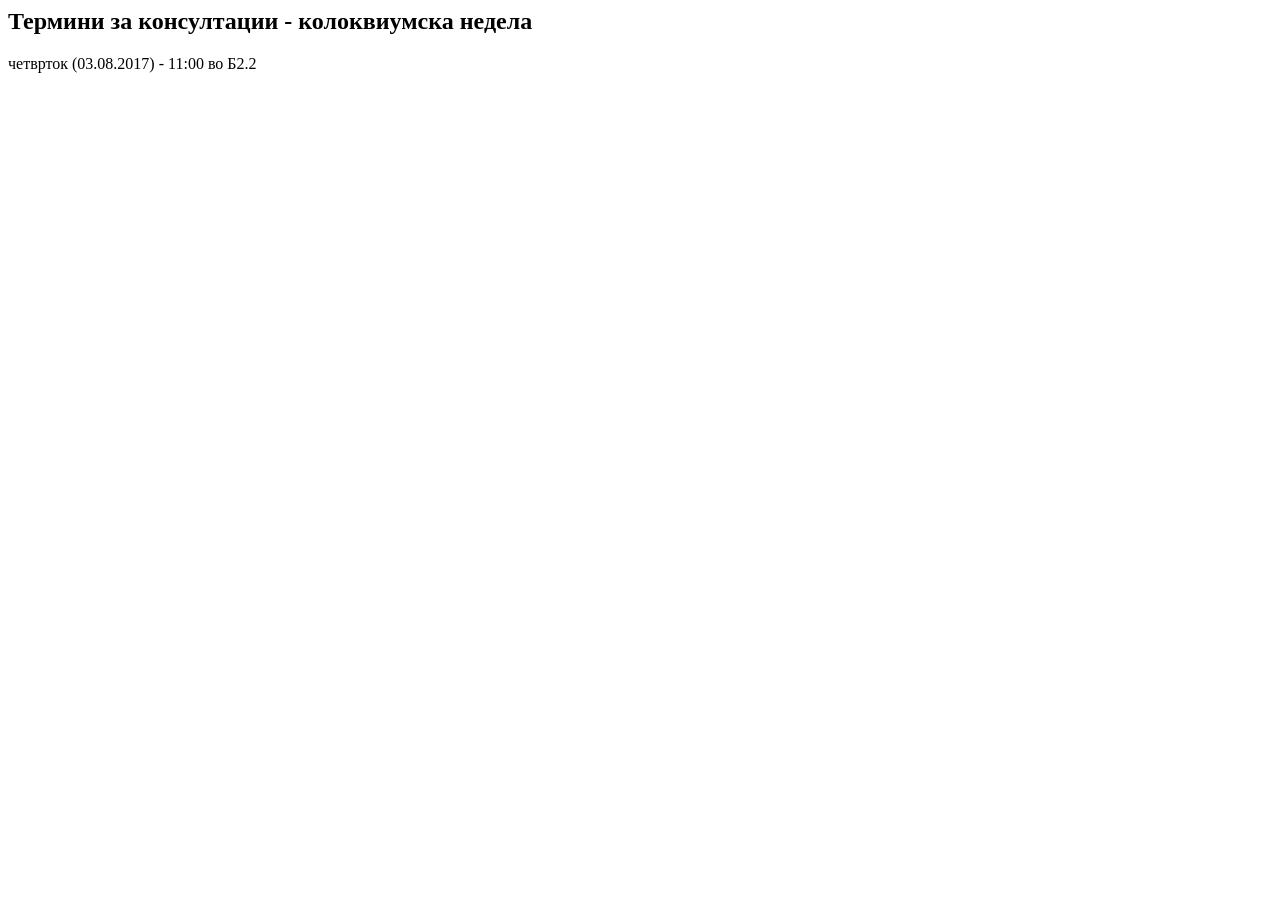
==== index.html @ 2b2581b5 "-" ====
<!DOCTYPE HTML PUBLIC "-//W3C//DTD HTML 4.01 Transitional//EN">
<html xmlns="http://www.w3.org/TR/REC-html40" xml:lang="mk">
  <head>
    <title>Термини за консултации</title>
    <meta charset="utf-8"> 
    <style type="text/css">
      table{
        text-align: center;
        border-collapse: collapse;
      }
      table td, table th{
        padding: 5px;
        border: 1px solid black;
      }
      table th{
        border: 2px solid black;
      }
    </style>
  </head>
  <body lang="MK">
    <div>
      <h2>Термини за консултации 
       - колоквиумска недела
       <!-- - испитна сесија    -->
      </h2>
<!--          <table>
          <thead>
            <th>ден</th><th>термин</th><th>просторија</th><th>активност</th>
          </thead>
          <tbody>
          	<tr><td>среда</td><td>09:00-11:00</td><td>Лаб. 3</td><td>консултации за лаб. вежби по Кориснички интерфејси</td></tr>
          	<tr><td>среда</td><td>14:00-15:30</td><td>Лаб. 2</td><td>консултации за лаб. вежби по Основи на веб дизајн</td></tr>
            <tr><td>петок</td><td>16:00-17:00</td><td>Лаб. 3</td><td>консултации за лаб. вежби по Кориснички интерфејси</td></tr>
            <tr><td colspan="4">контакт: <a href="mailto:ivan.kitanovski@finki.ukim.mk">ivan.kitanovski@finki.ukim.mk</a> </td></tr>
          </tbody>
        </table>
        <br/>
        <br/>  -->

        <!-- <h2>Kолоквиумска недела/испитна сесија </h2> -->
        четврток (03.08.2017) - 11:00 во Б2.2 <br>
<!--         среда (23.08.2017) - 10:00 во лаб. 138 <br>
        четврток (24.08.2017) - 10:00 во лаб. 138 <br>
        вторник (05.09.2017) - 14:00 во канцеларија (анекс на ФИНКИ/ФЕИТ) <br>
        вторник (12.09.2017) - 14:00 во лаб. 138 (анекс на ФИНКИ/ФЕИТ) <br>
        четврток (14.09.2017) - 11:00 во канцеларија (анекс на ФИНКИ/ФЕИТ) <br> -->
        <!-- четврток (01.01.2017) - 12:00 <br/> -->
        <!-- понеделник (12.06.2017) - 13:00 <br> -->
        <!-- понеделник (19.06.2017) - 15:00 <br> -->
        <!-- вторник (16.08.2016) - 10:00  <br/>  -->
       <!--  <s>четврток (23.06.2016) - 10:00 </s> <br/> -->
        <!-- четврток (26.01.2017) - 12:00 <br/> -->
        <!-- петок (10.02.2017) - 12:30 <br/> -->
        <!-- место: просторија 138 <br/>  -->
        <!-- место: канцеларија (анекс на ФИНКИ/ФЕИТ)<br/> -->
        <!-- контакт: <a href="mailto:ivan.kitanovski@finki.ukim.mk">ivan.kitanovski@finki.ukim.mk</a> <br/> -->
        <!-- <strong>Консултациите за 11.05.2016 (среда) се откажуваат заради присуство на конференција</strong> -->
    </div>
  </body>
</html>
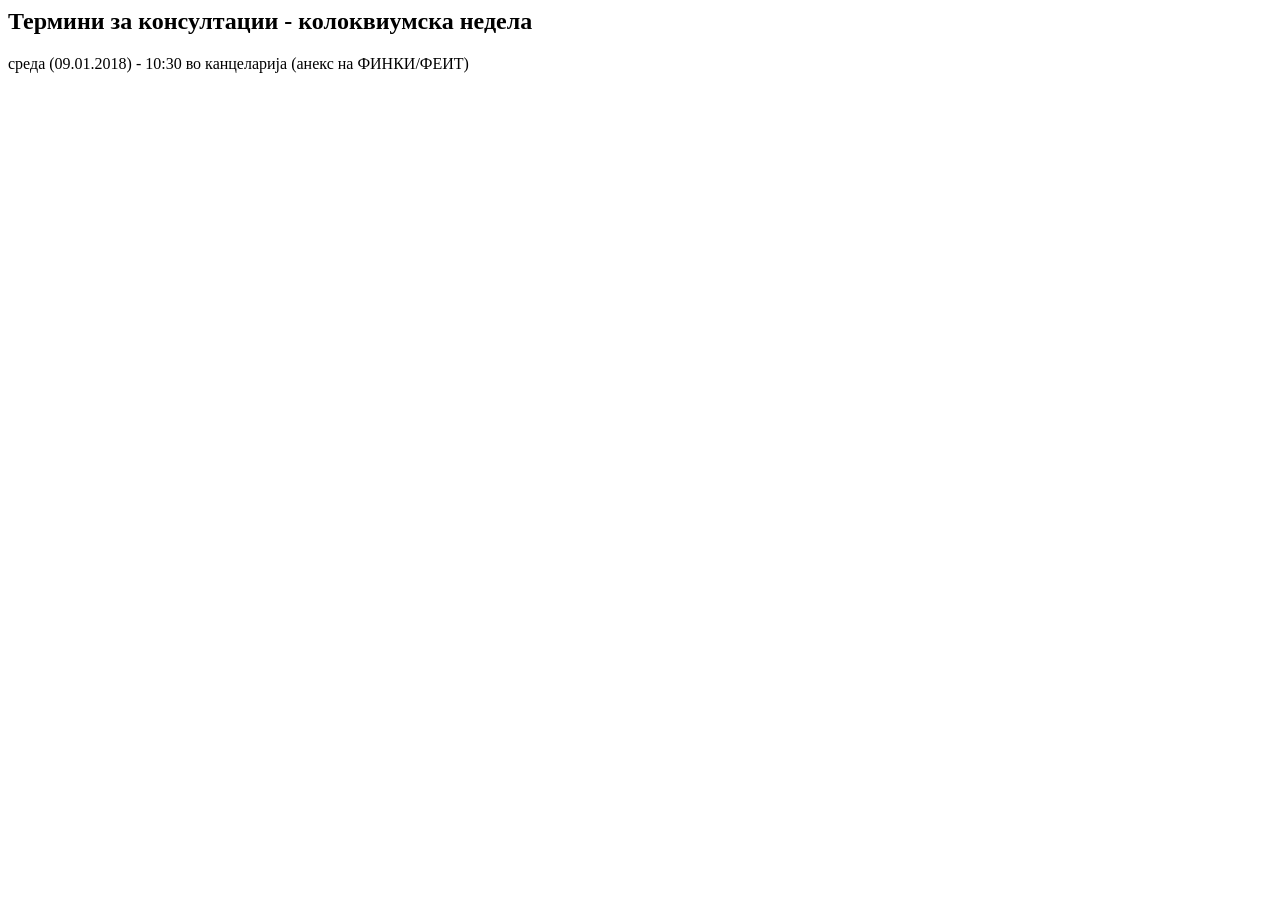
==== commit 011958ee: "--" ====
--- a/index.html
+++ b/index.html
@@ -39,7 +39,7 @@
         <br/>  -->
 
         <!-- <h2>Kолоквиумска недела/испитна сесија </h2> -->
-        четврток (03.08.2017) - 11:00 во Б2.2 <br>
+        среда (09.01.2018) - 10:30 во канцеларија (анекс на ФИНКИ/ФЕИТ) <br>
 <!--         среда (23.08.2017) - 10:00 во лаб. 138 <br>
         четврток (24.08.2017) - 10:00 во лаб. 138 <br>
         вторник (05.09.2017) - 14:00 во канцеларија (анекс на ФИНКИ/ФЕИТ) <br>
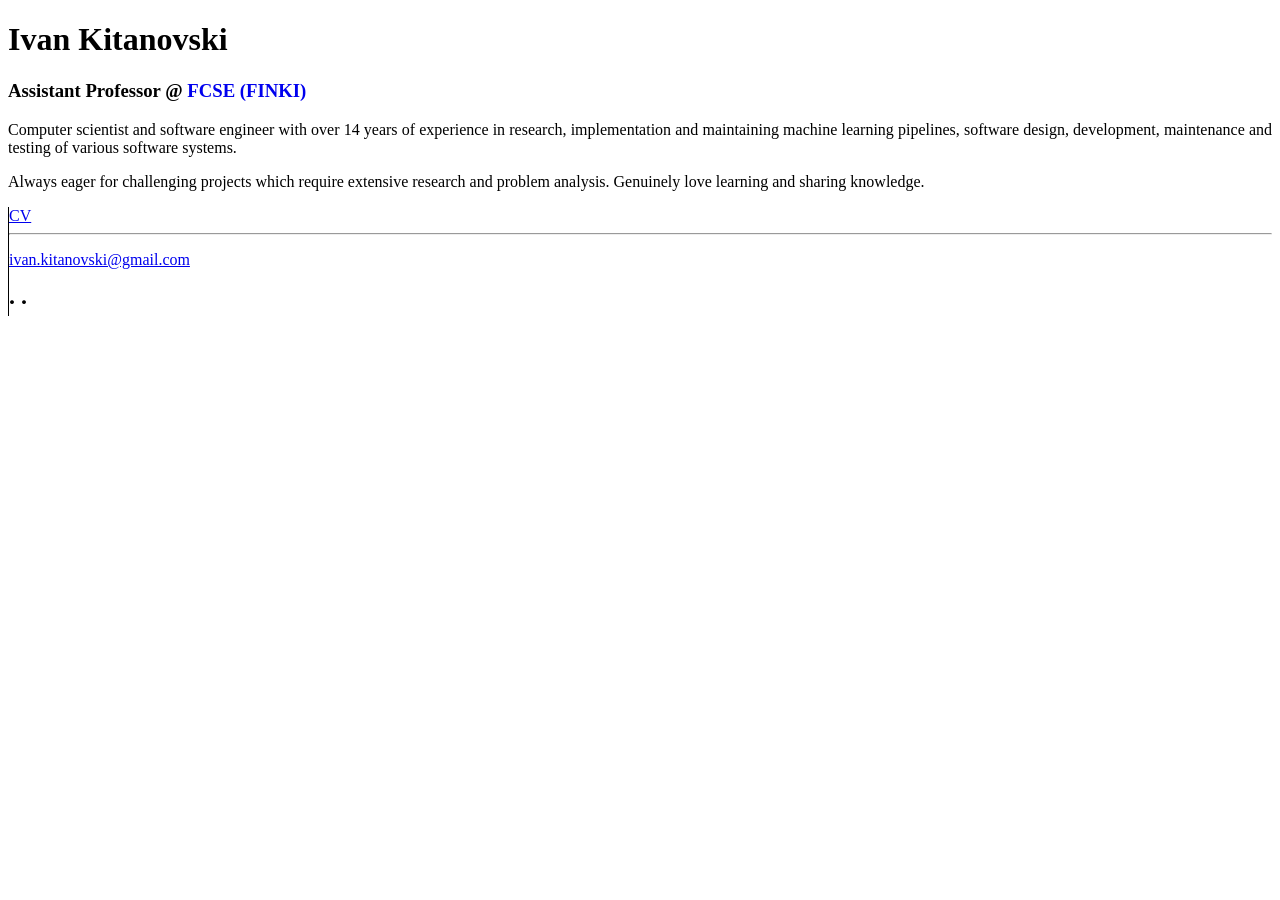
==== commit 579491f6: "some decent version" ====
--- a/index.html
+++ b/index.html
@@ -1,61 +1,61 @@
+<!DOCTYPE html>
+<html lang="en">
+<head>
+    <title>Ivan's site</title>
 
-<!DOCTYPE HTML PUBLIC "-//W3C//DTD HTML 4.01 Transitional//EN">
-<html xmlns="http://www.w3.org/TR/REC-html40" xml:lang="mk">
-  <head>
-    <title>Термини за консултации</title>
-    <meta charset="utf-8"> 
-    <style type="text/css">
-      table{
-        text-align: center;
-        border-collapse: collapse;
-      }
-      table td, table th{
-        padding: 5px;
-        border: 1px solid black;
-      }
-      table th{
-        border: 2px solid black;
-      }
+    <meta charset="UTF-8">
+    <meta name="viewport" content="width=device-width, initial-scale=1">
+    <meta name="description" content="">
+    <meta name="author" content="Ivan Kitanovski">
+    <meta name="generator" content="Hugo 0.87.0">
+
+    <link rel="apple-touch-icon" sizes="180x180" href="img/apple-touch-icon.png">
+    <link rel="icon" type="image/png" sizes="32x32" href="img/favicon-32x32.png">
+    <link rel="icon" type="image/png" sizes="16x16" href="img/favicon-16x16.png">
+    <!--    <link rel="manifest" href="img/site.webmanifest">-->
+
+    <link href="css/bootstrap.min.css" rel="stylesheet" type="text/css">
+    <link href="fontawesome/css/all.css" rel="stylesheet" type="text/css">
+    <link href="css/style.css" rel="stylesheet" type="text/css">
+
+
+    <style>
+        @import url('https://fonts.googleapis.com/css2?family=Lora&family=Roboto+Mono:ital,wght@0,100;0,200;0,300;0,400;0,500;0,600;0,700;1,100;1,200;1,300;1,400;1,500;1,600;1,700&display=swap');
     </style>
-  </head>
-  <body lang="MK">
-    <div>
-      <h2>Термини за консултации 
-       - колоквиумска недела
-       <!-- - испитна сесија    -->
-      </h2>
-<!--          <table>
-          <thead>
-            <th>ден</th><th>термин</th><th>просторија</th><th>активност</th>
-          </thead>
-          <tbody>
-          	<tr><td>среда</td><td>09:00-11:00</td><td>Лаб. 3</td><td>консултации за лаб. вежби по Кориснички интерфејси</td></tr>
-          	<tr><td>среда</td><td>14:00-15:30</td><td>Лаб. 2</td><td>консултации за лаб. вежби по Основи на веб дизајн</td></tr>
-            <tr><td>петок</td><td>16:00-17:00</td><td>Лаб. 3</td><td>консултации за лаб. вежби по Кориснички интерфејси</td></tr>
-            <tr><td colspan="4">контакт: <a href="mailto:ivan.kitanovski@finki.ukim.mk">ivan.kitanovski@finki.ukim.mk</a> </td></tr>
-          </tbody>
-        </table>
-        <br/>
-        <br/>  -->
+</head>
+<body>
 
-        <!-- <h2>Kолоквиумска недела/испитна сесија </h2> -->
-        среда (09.01.2018) - 10:30 во канцеларија (анекс на ФИНКИ/ФЕИТ) <br>
-<!--         среда (23.08.2017) - 10:00 во лаб. 138 <br>
-        четврток (24.08.2017) - 10:00 во лаб. 138 <br>
-        вторник (05.09.2017) - 14:00 во канцеларија (анекс на ФИНКИ/ФЕИТ) <br>
-        вторник (12.09.2017) - 14:00 во лаб. 138 (анекс на ФИНКИ/ФЕИТ) <br>
-        четврток (14.09.2017) - 11:00 во канцеларија (анекс на ФИНКИ/ФЕИТ) <br> -->
-        <!-- четврток (01.01.2017) - 12:00 <br/> -->
-        <!-- понеделник (12.06.2017) - 13:00 <br> -->
-        <!-- понеделник (19.06.2017) - 15:00 <br> -->
-        <!-- вторник (16.08.2016) - 10:00  <br/>  -->
-       <!--  <s>четврток (23.06.2016) - 10:00 </s> <br/> -->
-        <!-- четврток (26.01.2017) - 12:00 <br/> -->
-        <!-- петок (10.02.2017) - 12:30 <br/> -->
-        <!-- место: просторија 138 <br/>  -->
-        <!-- место: канцеларија (анекс на ФИНКИ/ФЕИТ)<br/> -->
-        <!-- контакт: <a href="mailto:ivan.kitanovski@finki.ukim.mk">ivan.kitanovski@finki.ukim.mk</a> <br/> -->
-        <!-- <strong>Консултациите за 11.05.2016 (среда) се откажуваат заради присуство на конференција</strong> -->
+<div id="main">
+    <div class="container py-5">
+        <div class="row">
+            <div class="col-8">
+                <div class="container-fluid">
+                    <h1 class="display-5">Ivan Kitanovski</h1>
+                    <h3 class="mb-3">Assistant Professor @ <a href="https://finki.ukim.mk/" style="text-decoration: none;">FCSE (FINKI)</a> </h3>
+                    <p class="fs-5" style="text-align: justify;font-weight: 300;">
+                        Computer scientist and software engineer with over 14 years of experience in research, implementation and maintaining machine learning pipelines, software design, development, maintenance and testing of various software systems.
+                    </p>
+                    <p class="fs-5" style="text-align: justify;font-weight: 300;">
+                        Always eager for challenging projects which require extensive research and problem analysis. Genuinely love learning and sharing knowledge.
+                    </p>
+                </div>
+            </div>
+            <div class="col-4 d-flex fs-5" style="border-left: 1px solid black;flex-direction: column; flex-grow: 1; justify-content: center;">
+                <a id="resume"
+                   href="ivan_kitanovski.pdf"
+                   target="_blank">CV <i class="fas fa-download"></i></a>
+                <hr>
+                <div>
+                    <p class="text-center"><a id="mail" href="mailto:ivan.kitanovski@gmail.com">ivan.kitanovski@gmail.com</a></p>
+                    <h2 class="h2 text-center fs-2">
+                        <a href="https://www.linkedin.com/in/ivan-kitanovski/"><i class="fab fa-linkedin"></i></a> &centerdot;
+                        <a href="https://github.com/ivankitanovski"><i class="fab fa-github"></i></a> &centerdot;
+                        <a href="https://scholar.google.com/citations?hl=en&user=hP-LYf4AAAAJ"><i class="fab fa-google"></i></a>
+                    </h2>
+                </div>
+            </div>
+        </div>
     </div>
-  </body>
+
+</body>
 </html>
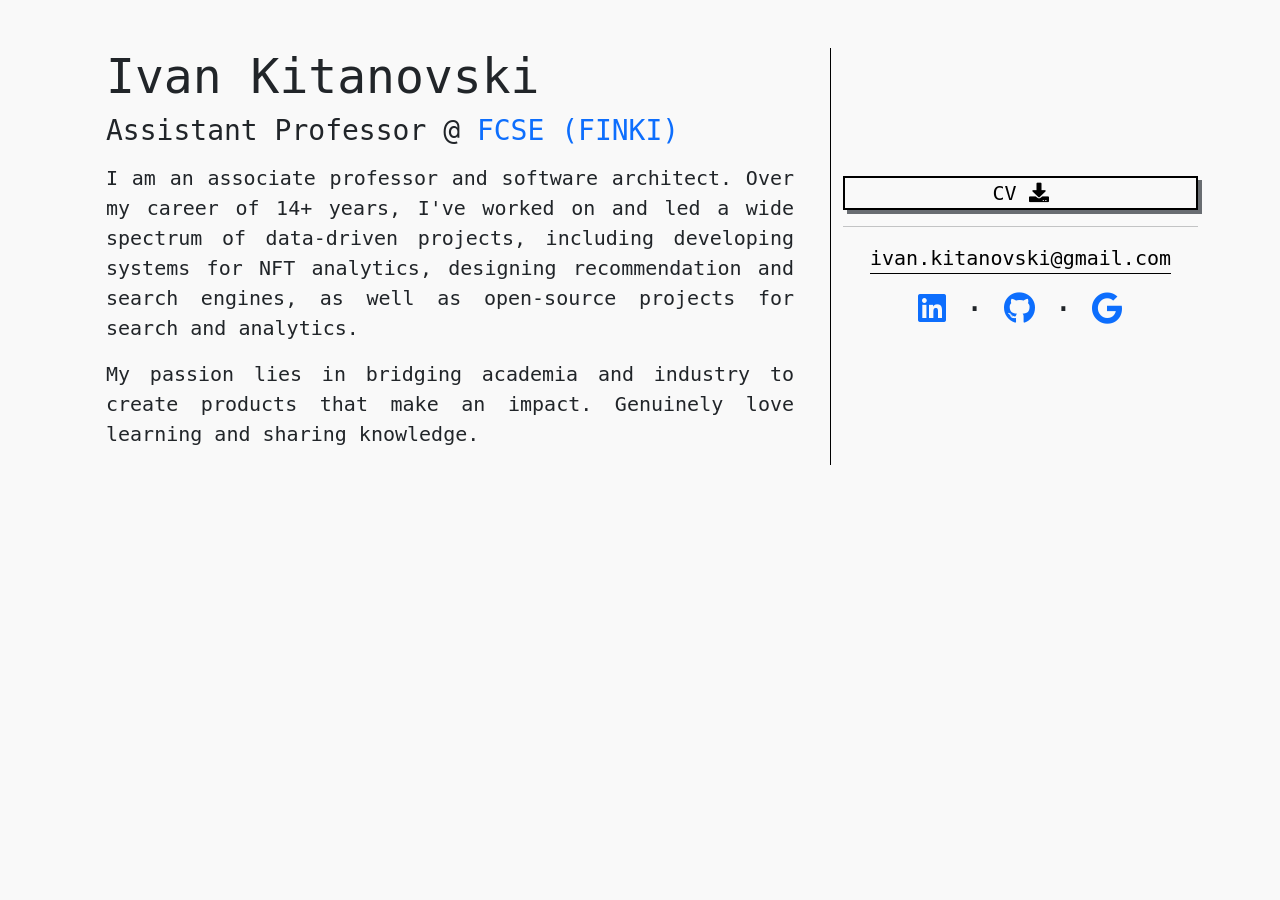
==== commit 765b4640: "Update index.html" ====
--- a/index.html
+++ b/index.html
@@ -33,10 +33,10 @@
                     <h1 class="display-5">Ivan Kitanovski</h1>
                     <h3 class="mb-3">Assistant Professor @ <a href="https://finki.ukim.mk/" style="text-decoration: none;">FCSE (FINKI)</a> </h3>
                     <p class="fs-5" style="text-align: justify;font-weight: 300;">
-                        Computer scientist and software engineer with over 14 years of experience in research, implementation and maintaining machine learning pipelines, software design, development, maintenance and testing of various software systems.
+                        I am an associate professor and software architect. Over my career of 14+ years, I've worked on and led a wide spectrum of data-driven projects, including developing systems for NFT analytics, designing recommendation and search engines, as well as open-source projects for search and analytics.  
                     </p>
                     <p class="fs-5" style="text-align: justify;font-weight: 300;">
-                        Always eager for challenging projects which require extensive research and problem analysis. Genuinely love learning and sharing knowledge.
+                        My passion lies in bridging academia and industry to create products that make an impact. Genuinely love learning and sharing knowledge.
                     </p>
                 </div>
             </div>
@@ -58,4 +58,4 @@
     </div>
 
 </body>
-</html>+</html>
--- a/css/style.css
+++ b/css/style.css
@@ -0,0 +1,34 @@
+body {
+    min-height: 100vh;
+    font-family: 'Roboto Mono', monospace;
+    background: #f9f9f9;
+    /*font-family: CircularStd,sans-serif;*/
+}
+
+a#resume:hover {
+    box-shadow: none !important;
+    transition: box-shadow 0.5s;
+}
+
+a#resume {
+    display: inline-block;
+    text-align: center;
+    text-decoration: none;
+    color: black;
+    border: 2px solid black;
+    box-shadow: 4px 4px #696d72;
+    font-variant: small-caps;
+}
+
+a#mail{
+    display: inline-block;
+    box-sizing: border-box;
+    text-decoration: none;
+    border-bottom: 1px solid;
+    color: black;
+}
+
+a#mail:hover {
+    background: black;
+    color: white;
+}
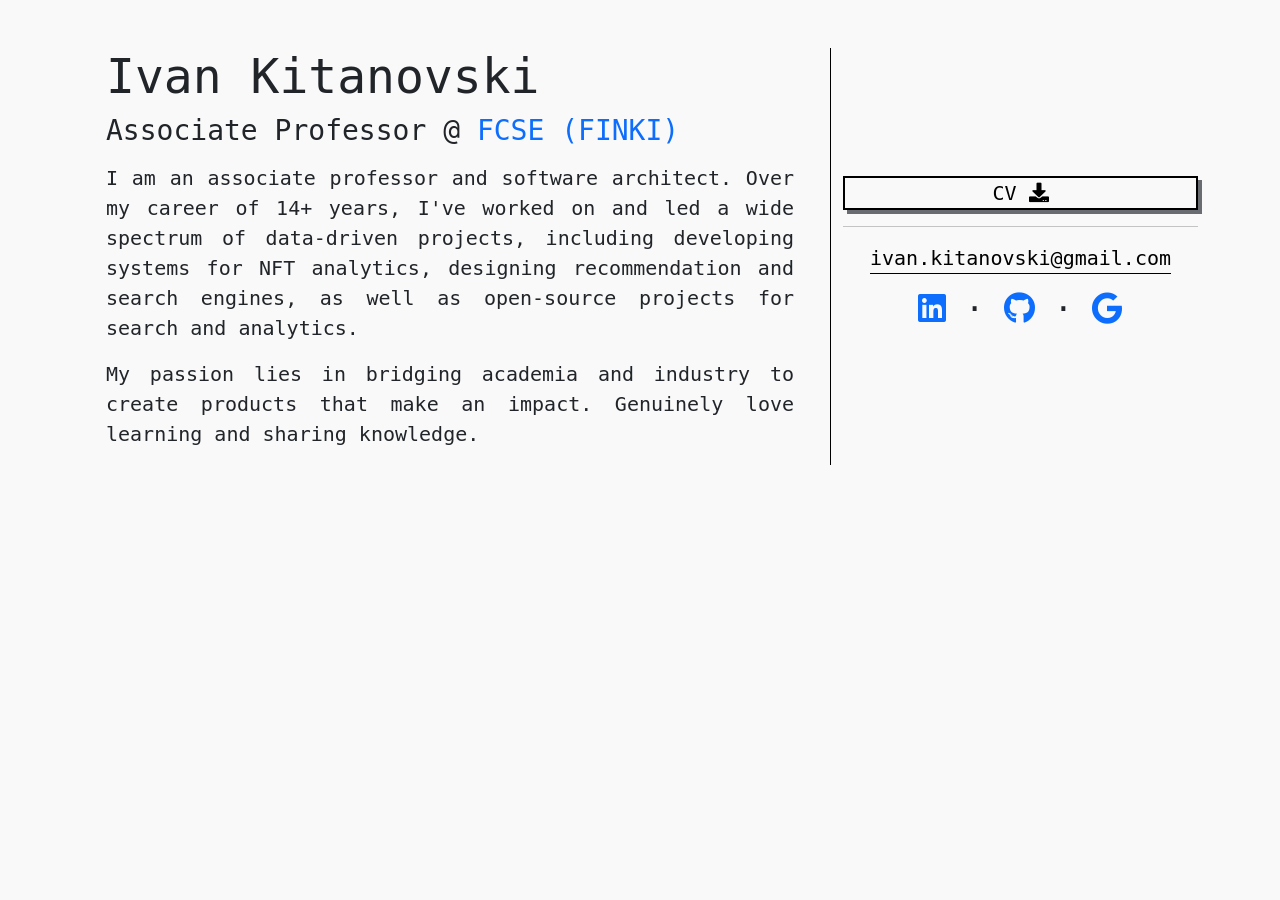
==== commit 377a265d: "Update index.html" ====
--- a/index.html
+++ b/index.html
@@ -31,7 +31,7 @@
             <div class="col-8">
                 <div class="container-fluid">
                     <h1 class="display-5">Ivan Kitanovski</h1>
-                    <h3 class="mb-3">Assistant Professor @ <a href="https://finki.ukim.mk/" style="text-decoration: none;">FCSE (FINKI)</a> </h3>
+                    <h3 class="mb-3">Associate  Professor @ <a href="https://finki.ukim.mk/" style="text-decoration: none;">FCSE (FINKI)</a></h3>
                     <p class="fs-5" style="text-align: justify;font-weight: 300;">
                         I am an associate professor and software architect. Over my career of 14+ years, I've worked on and led a wide spectrum of data-driven projects, including developing systems for NFT analytics, designing recommendation and search engines, as well as open-source projects for search and analytics.  
                     </p>
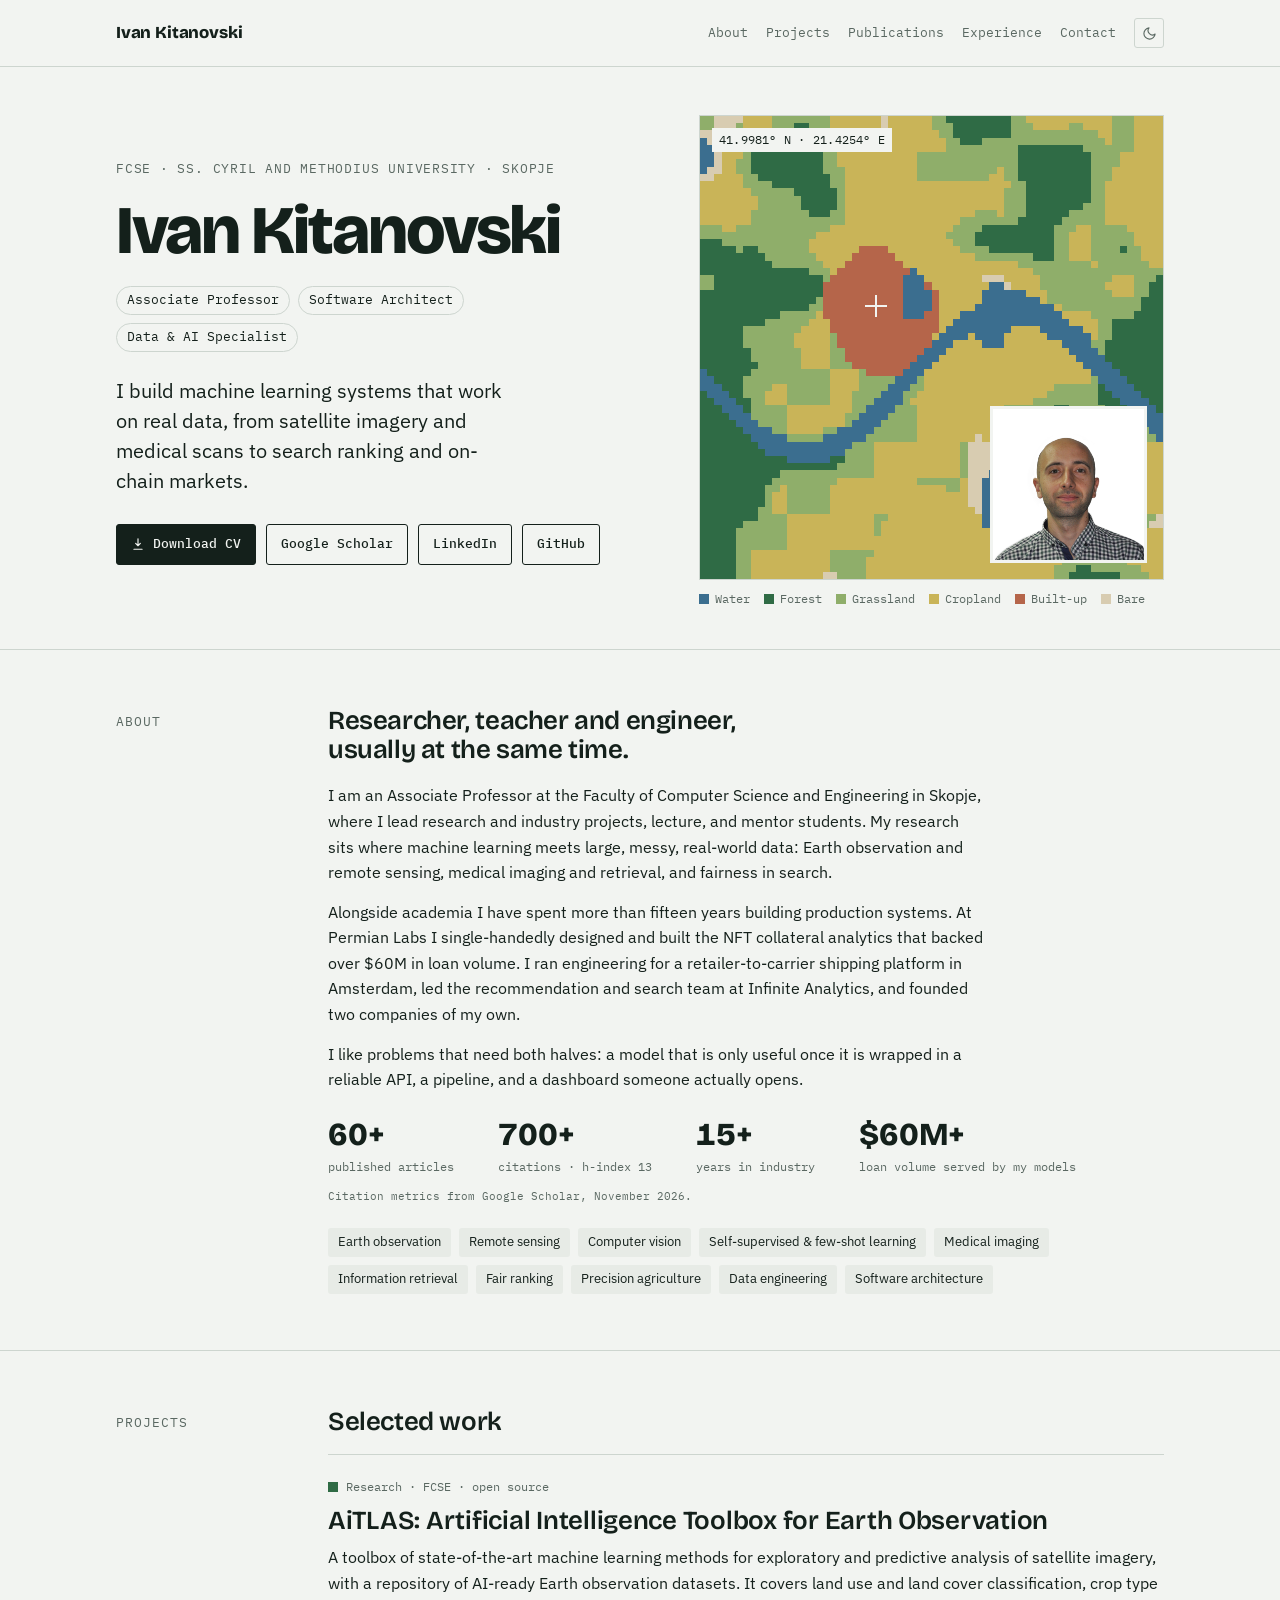
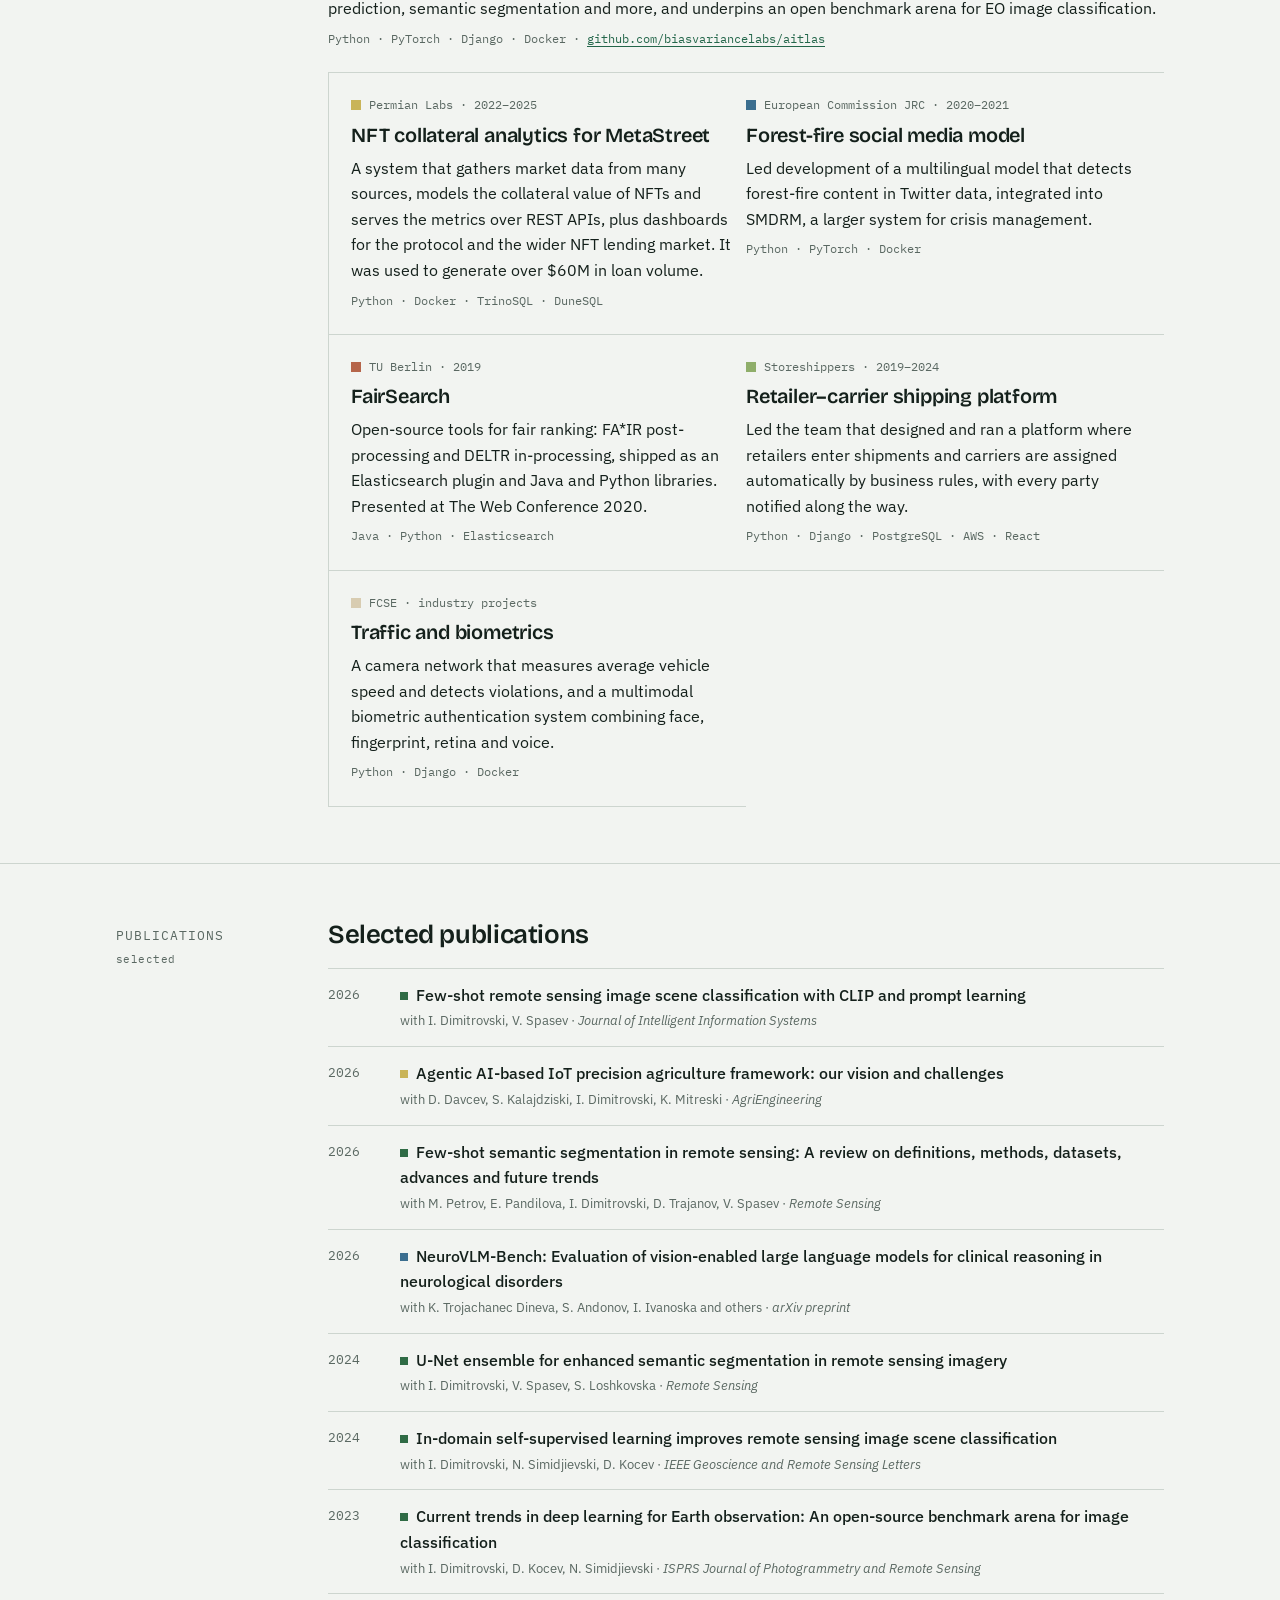
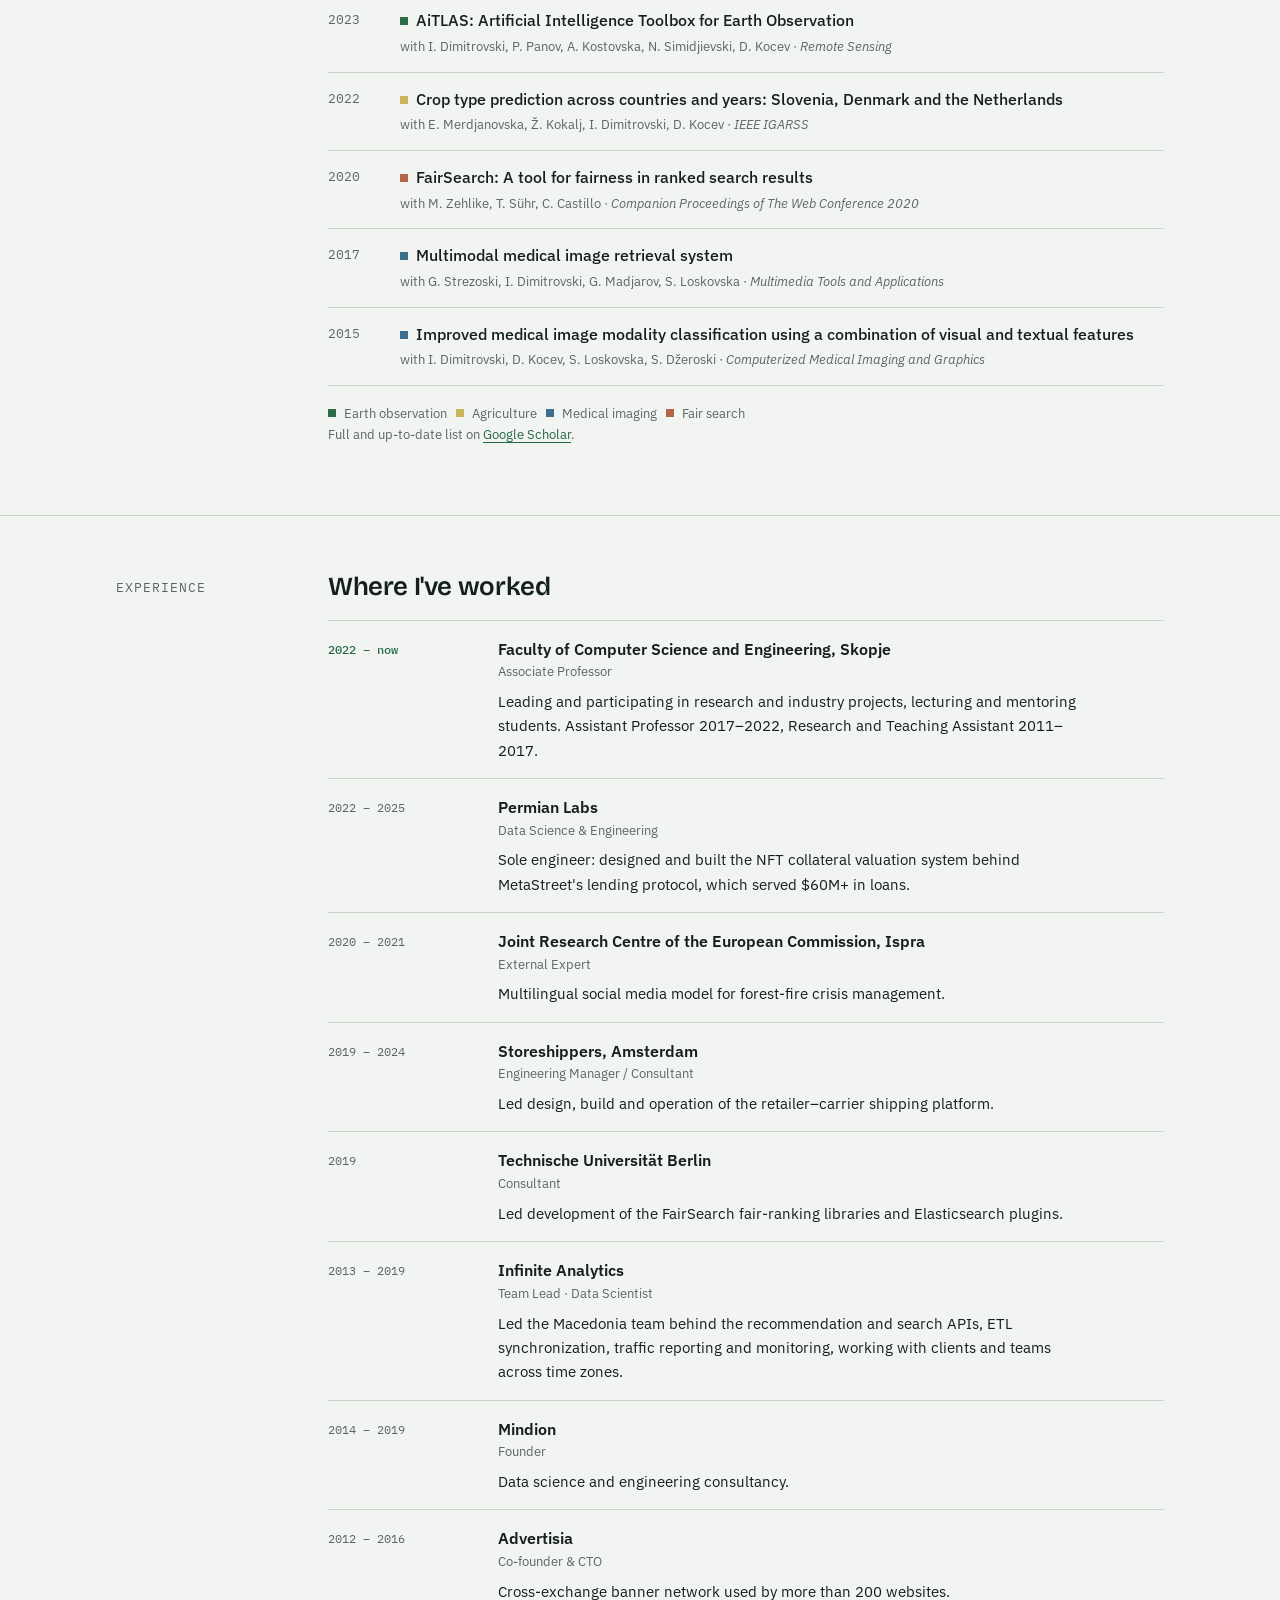
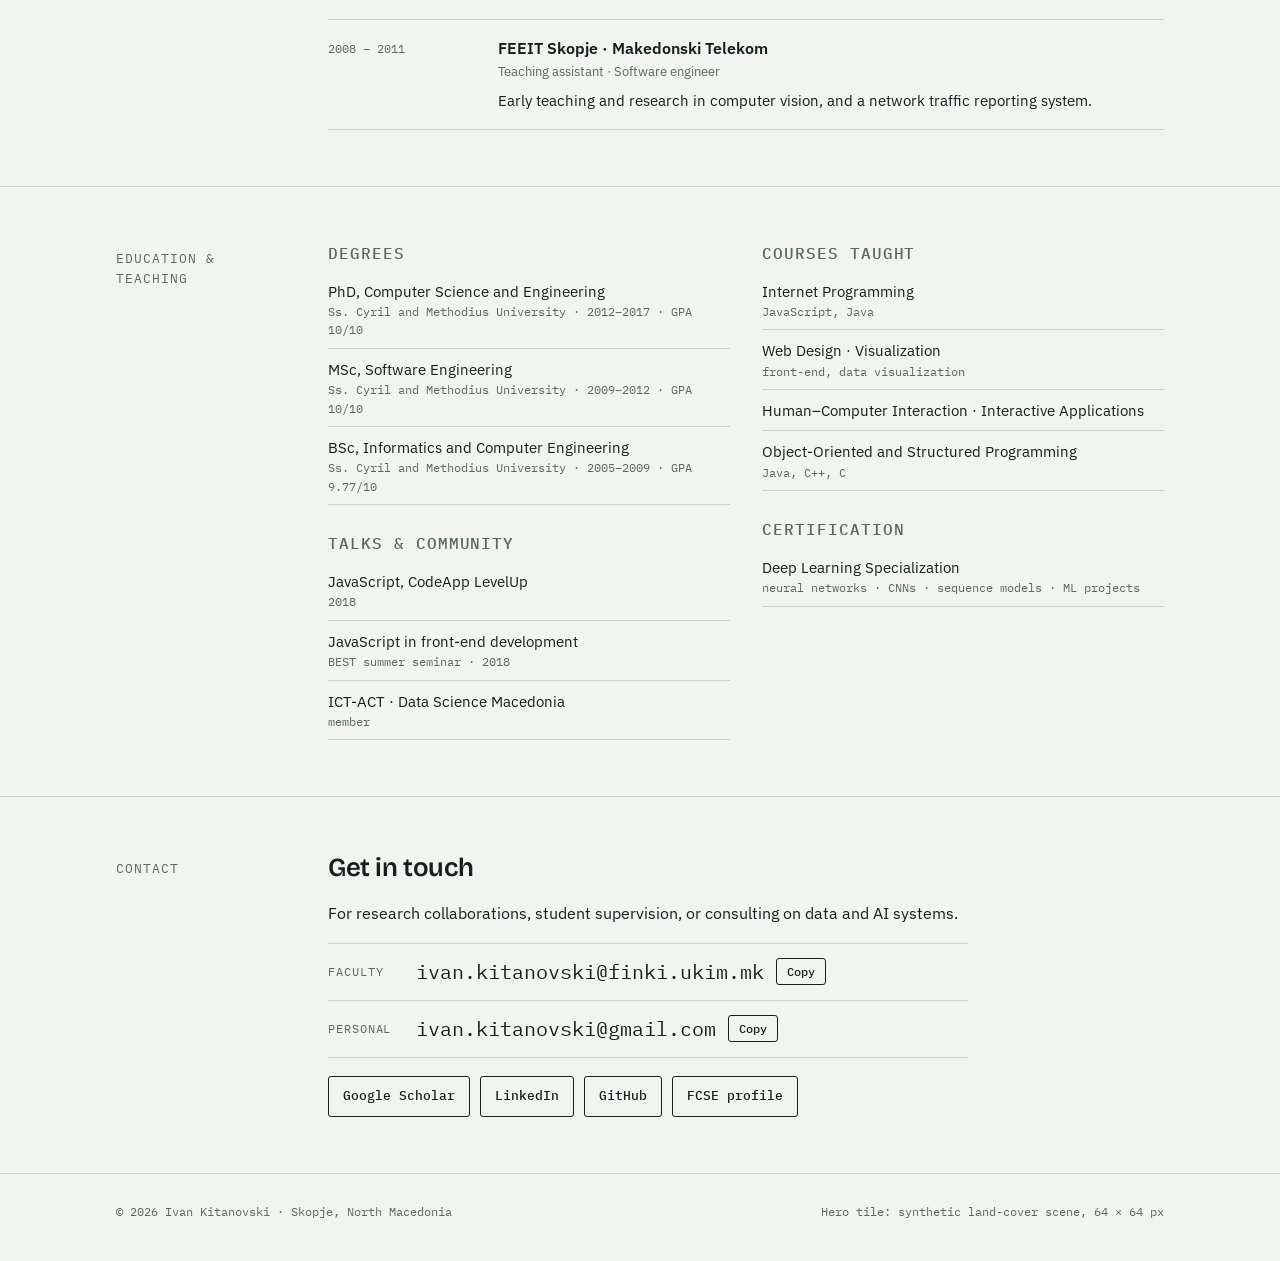
==== commit 159ea938: "Redesign personal site New single-page layout with a land-cover map hero, about, selected projects a" ====
--- a/index.html
+++ b/index.html
@@ -1,61 +1,404 @@
-<!DOCTYPE html>
-<html lang="en">
-<head>
-    <title>Ivan's site</title>
-
-    <meta charset="UTF-8">
-    <meta name="viewport" content="width=device-width, initial-scale=1">
-    <meta name="description" content="">
-    <meta name="author" content="Ivan Kitanovski">
-    <meta name="generator" content="Hugo 0.87.0">
-
-    <link rel="apple-touch-icon" sizes="180x180" href="img/apple-touch-icon.png">
-    <link rel="icon" type="image/png" sizes="32x32" href="img/favicon-32x32.png">
-    <link rel="icon" type="image/png" sizes="16x16" href="img/favicon-16x16.png">
-    <!--    <link rel="manifest" href="img/site.webmanifest">-->
-
-    <link href="css/bootstrap.min.css" rel="stylesheet" type="text/css">
-    <link href="fontawesome/css/all.css" rel="stylesheet" type="text/css">
-    <link href="css/style.css" rel="stylesheet" type="text/css">
-
-
-    <style>
-        @import url('https://fonts.googleapis.com/css2?family=Lora&family=Roboto+Mono:ital,wght@0,100;0,200;0,300;0,400;0,500;0,600;0,700;1,100;1,200;1,300;1,400;1,500;1,600;1,700&display=swap');
-    </style>
-</head>
-<body>
-
-<div id="main">
-    <div class="container py-5">
-        <div class="row">
-            <div class="col-8">
-                <div class="container-fluid">
-                    <h1 class="display-5">Ivan Kitanovski</h1>
-                    <h3 class="mb-3">Associate  Professor @ <a href="https://finki.ukim.mk/" style="text-decoration: none;">FCSE (FINKI)</a></h3>
-                    <p class="fs-5" style="text-align: justify;font-weight: 300;">
-                        I am an associate professor and software architect. Over my career of 14+ years, I've worked on and led a wide spectrum of data-driven projects, including developing systems for NFT analytics, designing recommendation and search engines, as well as open-source projects for search and analytics.  
-                    </p>
-                    <p class="fs-5" style="text-align: justify;font-weight: 300;">
-                        My passion lies in bridging academia and industry to create products that make an impact. Genuinely love learning and sharing knowledge.
-                    </p>
-                </div>
-            </div>
-            <div class="col-4 d-flex fs-5" style="border-left: 1px solid black;flex-direction: column; flex-grow: 1; justify-content: center;">
-                <a id="resume"
-                   href="ivan_kitanovski.pdf"
-                   target="_blank">CV <i class="fas fa-download"></i></a>
-                <hr>
-                <div>
-                    <p class="text-center"><a id="mail" href="mailto:ivan.kitanovski@gmail.com">ivan.kitanovski@gmail.com</a></p>
-                    <h2 class="h2 text-center fs-2">
-                        <a href="https://www.linkedin.com/in/ivan-kitanovski/"><i class="fab fa-linkedin"></i></a> &centerdot;
-                        <a href="https://github.com/ivankitanovski"><i class="fab fa-github"></i></a> &centerdot;
-                        <a href="https://scholar.google.com/citations?hl=en&user=hP-LYf4AAAAJ"><i class="fab fa-google"></i></a>
-                    </h2>
-                </div>
-            </div>
-        </div>
-    </div>
-
-</body>
-</html>
+<!DOCTYPE html>
+<html lang="en">
+<head>
+  <meta charset="UTF-8">
+  <meta name="viewport" content="width=device-width, initial-scale=1, viewport-fit=cover">
+  <title>Ivan Kitanovski</title>
+  <meta name="description" content="Ivan Kitanovski is an Associate Professor at FCSE Skopje, a software architect, and a data &amp; AI specialist working on Earth observation, medical imaging and information retrieval.">
+  <meta name="author" content="Ivan Kitanovski">
+  <meta name="theme-color" content="#f2f4f1" media="(prefers-color-scheme: light)">
+  <meta name="theme-color" content="#0f1613" media="(prefers-color-scheme: dark)">
+
+  <meta property="og:type" content="profile">
+  <meta property="og:title" content="Ivan Kitanovski">
+  <meta property="og:description" content="Associate Professor · Software Architect · Data &amp; AI Specialist">
+  <meta property="og:url" content="https://ivankitanovski.com/">
+  <meta property="og:image" content="https://ivankitanovski.com/img/ivan.jpg">
+  <link rel="canonical" href="https://ivankitanovski.com/">
+
+  <link rel="apple-touch-icon" sizes="180x180" href="img/apple-touch-icon.png">
+  <link rel="icon" type="image/png" sizes="32x32" href="img/favicon-32x32.png">
+  <link rel="icon" type="image/png" sizes="16x16" href="img/favicon-16x16.png">
+
+  <link rel="preconnect" href="https://fonts.googleapis.com">
+  <link rel="preconnect" href="https://fonts.gstatic.com" crossorigin>
+  <link rel="stylesheet" href="https://fonts.googleapis.com/css2?family=Bricolage+Grotesque:opsz,wght@12..96,400;12..96,600;12..96,800&family=IBM+Plex+Mono:wght@400;500&family=IBM+Plex+Sans:ital,wght@0,400;0,500;0,600;1,400&display=swap">
+  <link rel="stylesheet" href="css/style.css">
+
+  <script>
+    try { var t = localStorage.getItem("theme"); if (t) document.documentElement.setAttribute("data-theme", t); } catch (e) {}
+  </script>
+
+  <script type="application/ld+json">
+  {
+    "@context": "https://schema.org",
+    "@type": "Person",
+    "name": "Ivan Kitanovski",
+    "jobTitle": "Associate Professor",
+    "affiliation": {"@type": "CollegeOrUniversity", "name": "Faculty of Computer Science and Engineering, Ss. Cyril and Methodius University in Skopje"},
+    "url": "https://ivankitanovski.com/",
+    "image": "https://ivankitanovski.com/img/ivan.jpg",
+    "sameAs": [
+      "https://www.linkedin.com/in/ivan-kitanovski/",
+      "https://scholar.google.com/citations?user=hP-LYf4AAAAJ",
+      "https://github.com/ivankitanovski"
+    ]
+  }
+  </script>
+</head>
+<body>
+<a class="skip" href="#about">Skip to content</a>
+
+<header class="topbar">
+  <div class="wrap">
+    <a class="mark" href="#top">Ivan Kitanovski</a>
+    <div class="topbar-right">
+      <nav class="nav" aria-label="Sections">
+        <a href="#about">About</a>
+        <a href="#projects">Projects</a>
+        <a href="#publications">Publications</a>
+        <a href="#experience">Experience</a>
+        <a href="#contact">Contact</a>
+      </nav>
+      <button class="theme-toggle" type="button" aria-label="Toggle dark mode" title="Toggle dark mode">
+        <svg viewBox="0 0 24 24" fill="none" stroke="currentColor" stroke-width="1.8" stroke-linecap="round" stroke-linejoin="round" aria-hidden="true"><path d="M21 12.8A9 9 0 1 1 11.2 3a7 7 0 0 0 9.8 9.8Z"/></svg>
+      </button>
+    </div>
+  </div>
+</header>
+
+<main id="top">
+  <div class="hero">
+    <div class="wrap">
+      <div class="hero-text">
+        <p class="eyebrow">FCSE · Ss. Cyril and Methodius University · Skopje</p>
+        <h1>Ivan Kitanovski</h1>
+        <ul class="roles">
+          <li>Associate Professor</li>
+          <li>Software Architect</li>
+          <li>Data &amp; AI Specialist</li>
+        </ul>
+        <p class="lede">I build machine learning systems that work on real data, from satellite imagery and medical scans to search ranking and on-chain markets.</p>
+        <div class="links">
+          <a class="btn primary" href="ivan_kitanovski.pdf" target="_blank" rel="noopener">
+            <svg viewBox="0 0 24 24" fill="none" stroke="currentColor" stroke-width="2" stroke-linecap="round" stroke-linejoin="round" aria-hidden="true"><path d="M12 3v12m0 0-4-4m4 4 4-4M5 21h14"/></svg>
+            Download CV
+          </a>
+          <a class="btn" href="https://scholar.google.com/citations?user=hP-LYf4AAAAJ&amp;hl=en" target="_blank" rel="noopener">Google Scholar</a>
+          <a class="btn" href="https://www.linkedin.com/in/ivan-kitanovski/" target="_blank" rel="noopener">LinkedIn</a>
+          <a class="btn" href="https://github.com/ivankitanovski" target="_blank" rel="noopener">GitHub</a>
+        </div>
+      </div>
+
+      <figure class="scene" aria-label="Illustration: a land-cover classification tile with a portrait of Ivan Kitanovski">
+        <div class="tile">
+          <canvas id="lc" width="64" height="64" aria-hidden="true"></canvas>
+          <span class="crosshair" aria-hidden="true"></span>
+          <span class="coord">41.9981° N · 21.4254° E</span>
+          <div class="portrait"><img src="img/ivan.jpg" alt="Portrait of Ivan Kitanovski" width="600" height="600"></div>
+        </div>
+        <figcaption>
+          <span class="legend-item"><i class="sw" style="background:var(--lc-water)"></i>Water</span>
+          <span class="legend-item"><i class="sw" style="background:var(--lc-forest)"></i>Forest</span>
+          <span class="legend-item"><i class="sw" style="background:var(--lc-grass)"></i>Grassland</span>
+          <span class="legend-item"><i class="sw" style="background:var(--lc-crop)"></i>Cropland</span>
+          <span class="legend-item"><i class="sw" style="background:var(--lc-urban)"></i>Built-up</span>
+          <span class="legend-item"><i class="sw" style="background:var(--lc-bare)"></i>Bare</span>
+        </figcaption>
+      </figure>
+    </div>
+  </div>
+
+  <section id="about">
+    <div class="wrap sec">
+      <div class="sec-label">About</div>
+      <div>
+        <div class="prose">
+          <h2>Researcher, teacher and engineer, usually at the same time.</h2>
+          <p>I am an Associate Professor at the Faculty of Computer Science and Engineering in Skopje, where I lead research and industry projects, lecture, and mentor students. My research sits where machine learning meets large, messy, real-world data: Earth observation and remote sensing, medical imaging and retrieval, and fairness in search.</p>
+          <p>Alongside academia I have spent more than fifteen years building production systems. At Permian Labs I single-handedly designed and built the NFT collateral analytics that backed over $60M in loan volume. I ran engineering for a retailer-to-carrier shipping platform in Amsterdam, led the recommendation and search team at Infinite Analytics, and founded two companies of my own.</p>
+          <p>I like problems that need both halves: a model that is only useful once it is wrapped in a reliable API, a pipeline, and a dashboard someone actually opens.</p>
+        </div>
+        <ul class="facts">
+          <li><b>60+</b><span>published articles</span></li>
+          <li><b>700+</b><span>citations · h-index 13</span></li>
+          <li><b>15+</b><span>years in industry</span></li>
+          <li><b>$60M+</b><span>loan volume served by my models</span></li>
+        </ul>
+        <p class="facts-note">Citation metrics from Google Scholar, November 2026.</p>
+        <ul class="tags" aria-label="Research interests">
+          <li>Earth observation</li>
+          <li>Remote sensing</li>
+          <li>Computer vision</li>
+          <li>Self-supervised &amp; few-shot learning</li>
+          <li>Medical imaging</li>
+          <li>Information retrieval</li>
+          <li>Fair ranking</li>
+          <li>Precision agriculture</li>
+          <li>Data engineering</li>
+          <li>Software architecture</li>
+        </ul>
+      </div>
+    </div>
+  </section>
+
+  <section id="projects">
+    <div class="wrap sec">
+      <div class="sec-label">Projects</div>
+      <div>
+        <h2>Selected work</h2>
+        <div class="projects">
+          <article class="project feature">
+            <div class="meta"><i class="sw" style="background:var(--lc-forest)"></i>Research · FCSE · open source</div>
+            <h3>AiTLAS: Artificial Intelligence Toolbox for Earth Observation</h3>
+            <p>A toolbox of state-of-the-art machine learning methods for exploratory and predictive analysis of satellite imagery, with a repository of AI-ready Earth observation datasets. It covers land use and land cover classification, crop type prediction, semantic segmentation and more, and underpins an open benchmark arena for EO image classification.</p>
+            <div class="stack">Python · PyTorch · Django · Docker · <a href="https://github.com/biasvariancelabs/aitlas" target="_blank" rel="noopener">github.com/biasvariancelabs/aitlas</a></div>
+          </article>
+          <article class="project">
+            <div class="meta"><i class="sw" style="background:var(--lc-crop)"></i>Permian Labs · 2022–2025</div>
+            <h3>NFT collateral analytics for MetaStreet</h3>
+            <p>A system that gathers market data from many sources, models the collateral value of NFTs and serves the metrics over REST APIs, plus dashboards for the protocol and the wider NFT lending market. It was used to generate over $60M in loan volume.</p>
+            <div class="stack">Python · Docker · TrinoSQL · DuneSQL</div>
+          </article>
+          <article class="project">
+            <div class="meta"><i class="sw" style="background:var(--lc-water)"></i>European Commission JRC · 2020–2021</div>
+            <h3>Forest-fire social media model</h3>
+            <p>Led development of a multilingual model that detects forest-fire content in Twitter data, integrated into SMDRM, a larger system for crisis management.</p>
+            <div class="stack">Python · PyTorch · Docker</div>
+          </article>
+          <article class="project">
+            <div class="meta"><i class="sw" style="background:var(--lc-urban)"></i>TU Berlin · 2019</div>
+            <h3>FairSearch</h3>
+            <p>Open-source tools for fair ranking: FA*IR post-processing and DELTR in-processing, shipped as an Elasticsearch plugin and Java and Python libraries. Presented at The Web Conference 2020.</p>
+            <div class="stack">Java · Python · Elasticsearch</div>
+          </article>
+          <article class="project">
+            <div class="meta"><i class="sw" style="background:var(--lc-grass)"></i>Storeshippers · 2019–2024</div>
+            <h3>Retailer–carrier shipping platform</h3>
+            <p>Led the team that designed and ran a platform where retailers enter shipments and carriers are assigned automatically by business rules, with every party notified along the way.</p>
+            <div class="stack">Python · Django · PostgreSQL · AWS · React</div>
+          </article>
+          <article class="project">
+            <div class="meta"><i class="sw" style="background:var(--lc-bare)"></i>FCSE · industry projects</div>
+            <h3>Traffic and biometrics</h3>
+            <p>A camera network that measures average vehicle speed and detects violations, and a multimodal biometric authentication system combining face, fingerprint, retina and voice.</p>
+            <div class="stack">Python · Django · Docker</div>
+          </article>
+        </div>
+      </div>
+    </div>
+  </section>
+
+  <section id="publications">
+    <div class="wrap sec">
+      <div class="sec-label">Publications<span class="band">selected</span></div>
+      <div>
+        <h2>Selected publications</h2>
+        <ol class="pubs">
+          <li class="pub"><span class="yr">2026</span><div><a class="t" target="_blank" rel="noopener" href="https://scholar.google.com/scholar?q=%22Few-shot+remote+sensing+image+scene+classification+with+CLIP+and+prompt+learning%22"><i class="theme-chip" style="background:var(--lc-forest)"></i>Few-shot remote sensing image scene classification with CLIP and prompt learning</a><div class="a">with I. Dimitrovski, V. Spasev · <span class="v">Journal of Intelligent Information Systems</span></div></div></li>
+          <li class="pub"><span class="yr">2026</span><div><a class="t" target="_blank" rel="noopener" href="https://scholar.google.com/scholar?q=%22Agentic+AI-based+IoT+precision+agriculture+framework%22"><i class="theme-chip" style="background:var(--lc-crop)"></i>Agentic AI-based IoT precision agriculture framework: our vision and challenges</a><div class="a">with D. Davcev, S. Kalajdziski, I. Dimitrovski, K. Mitreski · <span class="v">AgriEngineering</span></div></div></li>
+          <li class="pub"><span class="yr">2026</span><div><a class="t" target="_blank" rel="noopener" href="https://scholar.google.com/scholar?q=%22Few-shot+semantic+segmentation+in+remote+sensing%22+review"><i class="theme-chip" style="background:var(--lc-forest)"></i>Few-shot semantic segmentation in remote sensing: A review on definitions, methods, datasets, advances and future trends</a><div class="a">with M. Petrov, E. Pandilova, I. Dimitrovski, D. Trajanov, V. Spasev · <span class="v">Remote Sensing</span></div></div></li>
+          <li class="pub"><span class="yr">2026</span><div><a class="t" target="_blank" rel="noopener" href="https://scholar.google.com/scholar?q=%22NeuroVLM-Bench%22"><i class="theme-chip" style="background:var(--lc-water)"></i>NeuroVLM-Bench: Evaluation of vision-enabled large language models for clinical reasoning in neurological disorders</a><div class="a">with K. Trojachanec Dineva, S. Andonov, I. Ivanoska and others · <span class="v">arXiv preprint</span></div></div></li>
+          <li class="pub"><span class="yr">2024</span><div><a class="t" target="_blank" rel="noopener" href="https://scholar.google.com/scholar?q=%22U-Net+Ensemble+for+Enhanced+Semantic+Segmentation+in+Remote+Sensing+Imagery%22"><i class="theme-chip" style="background:var(--lc-forest)"></i>U-Net ensemble for enhanced semantic segmentation in remote sensing imagery</a><div class="a">with I. Dimitrovski, V. Spasev, S. Loshkovska · <span class="v">Remote Sensing</span></div></div></li>
+          <li class="pub"><span class="yr">2024</span><div><a class="t" target="_blank" rel="noopener" href="https://scholar.google.com/scholar?q=%22In-Domain+Self-Supervised+Learning+Improves+Remote+Sensing+Image+Scene+Classification%22"><i class="theme-chip" style="background:var(--lc-forest)"></i>In-domain self-supervised learning improves remote sensing image scene classification</a><div class="a">with I. Dimitrovski, N. Simidjievski, D. Kocev · <span class="v">IEEE Geoscience and Remote Sensing Letters</span></div></div></li>
+          <li class="pub"><span class="yr">2023</span><div><a class="t" target="_blank" rel="noopener" href="https://arxiv.org/abs/2207.07189"><i class="theme-chip" style="background:var(--lc-forest)"></i>Current trends in deep learning for Earth observation: An open-source benchmark arena for image classification</a><div class="a">with I. Dimitrovski, D. Kocev, N. Simidjievski · <span class="v">ISPRS Journal of Photogrammetry and Remote Sensing</span></div></div></li>
+          <li class="pub"><span class="yr">2023</span><div><a class="t" target="_blank" rel="noopener" href="https://scholar.google.com/scholar?q=%22AiTLAS%3A+Artificial+Intelligence+Toolbox+for+Earth+Observation%22"><i class="theme-chip" style="background:var(--lc-forest)"></i>AiTLAS: Artificial Intelligence Toolbox for Earth Observation</a><div class="a">with I. Dimitrovski, P. Panov, A. Kostovska, N. Simidjievski, D. Kocev · <span class="v">Remote Sensing</span></div></div></li>
+          <li class="pub"><span class="yr">2022</span><div><a class="t" target="_blank" rel="noopener" href="https://scholar.google.com/scholar?q=%22Crop+Type+Prediction+Across+Countries+and+Years%22"><i class="theme-chip" style="background:var(--lc-crop)"></i>Crop type prediction across countries and years: Slovenia, Denmark and the Netherlands</a><div class="a">with E. Merdjanovska, Ž. Kokalj, I. Dimitrovski, D. Kocev · <span class="v">IEEE IGARSS</span></div></div></li>
+          <li class="pub"><span class="yr">2020</span><div><a class="t" target="_blank" rel="noopener" href="https://scholar.google.com/scholar?q=%22FairSearch%3A+A+Tool+For+Fairness+in+Ranked+Search+Results%22"><i class="theme-chip" style="background:var(--lc-urban)"></i>FairSearch: A tool for fairness in ranked search results</a><div class="a">with M. Zehlike, T. Sühr, C. Castillo · <span class="v">Companion Proceedings of The Web Conference 2020</span></div></div></li>
+          <li class="pub"><span class="yr">2017</span><div><a class="t" target="_blank" rel="noopener" href="https://scholar.google.com/scholar?q=%22Multimodal+medical+image+retrieval+system%22+Kitanovski"><i class="theme-chip" style="background:var(--lc-water)"></i>Multimodal medical image retrieval system</a><div class="a">with G. Strezoski, I. Dimitrovski, G. Madjarov, S. Loskovska · <span class="v">Multimedia Tools and Applications</span></div></div></li>
+          <li class="pub"><span class="yr">2015</span><div><a class="t" target="_blank" rel="noopener" href="https://scholar.google.com/scholar?q=%22Improved+medical+image+modality+classification+using+a+combination+of+visual+and+textual+features%22"><i class="theme-chip" style="background:var(--lc-water)"></i>Improved medical image modality classification using a combination of visual and textual features</a><div class="a">with I. Dimitrovski, D. Kocev, S. Loskovska, S. Džeroski · <span class="v">Computerized Medical Imaging and Graphics</span></div></div></li>
+        </ol>
+        <p class="pub-foot">
+          <i class="theme-chip" style="background:var(--lc-forest)"></i>Earth observation
+          &nbsp; <i class="theme-chip" style="background:var(--lc-crop)"></i>Agriculture
+          &nbsp; <i class="theme-chip" style="background:var(--lc-water)"></i>Medical imaging
+          &nbsp; <i class="theme-chip" style="background:var(--lc-urban)"></i>Fair search
+          <br>Full and up-to-date list on <a href="https://scholar.google.com/citations?user=hP-LYf4AAAAJ&amp;hl=en" target="_blank" rel="noopener">Google Scholar</a>.
+        </p>
+      </div>
+    </div>
+  </section>
+
+  <section id="experience">
+    <div class="wrap sec">
+      <div class="sec-label">Experience</div>
+      <div>
+        <h2>Where I've worked</h2>
+        <ol class="timeline">
+          <li class="job"><span class="when"><span class="now">2022 – now</span></span><div><div class="org">Faculty of Computer Science and Engineering, Skopje</div><div class="role">Associate Professor</div><p>Leading and participating in research and industry projects, lecturing and mentoring students. Assistant Professor 2017–2022, Research and Teaching Assistant 2011–2017.</p></div></li>
+          <li class="job"><span class="when">2022 – 2025</span><div><div class="org">Permian Labs</div><div class="role">Data Science &amp; Engineering</div><p>Sole engineer: designed and built the NFT collateral valuation system behind MetaStreet's lending protocol, which served $60M+ in loans.</p></div></li>
+          <li class="job"><span class="when">2020 – 2021</span><div><div class="org">Joint Research Centre of the European Commission, Ispra</div><div class="role">External Expert</div><p>Multilingual social media model for forest-fire crisis management.</p></div></li>
+          <li class="job"><span class="when">2019 – 2024</span><div><div class="org">Storeshippers, Amsterdam</div><div class="role">Engineering Manager / Consultant</div><p>Led design, build and operation of the retailer–carrier shipping platform.</p></div></li>
+          <li class="job"><span class="when">2019</span><div><div class="org">Technische Universität Berlin</div><div class="role">Consultant</div><p>Led development of the FairSearch fair-ranking libraries and Elasticsearch plugins.</p></div></li>
+          <li class="job"><span class="when">2013 – 2019</span><div><div class="org">Infinite Analytics</div><div class="role">Team Lead · Data Scientist</div><p>Led the Macedonia team behind the recommendation and search APIs, ETL synchronization, traffic reporting and monitoring, working with clients and teams across time zones.</p></div></li>
+          <li class="job"><span class="when">2014 – 2019</span><div><div class="org">Mindion</div><div class="role">Founder</div><p>Data science and engineering consultancy.</p></div></li>
+          <li class="job"><span class="when">2012 – 2016</span><div><div class="org">Advertisia</div><div class="role">Co-founder &amp; CTO</div><p>Cross-exchange banner network used by more than 200 websites.</p></div></li>
+          <li class="job"><span class="when">2008 – 2011</span><div><div class="org">FEEIT Skopje · Makedonski Telekom</div><div class="role">Teaching assistant · Software engineer</div><p>Early teaching and research in computer vision, and a network traffic reporting system.</p></div></li>
+        </ol>
+      </div>
+    </div>
+  </section>
+
+  <section id="education">
+    <div class="wrap sec">
+      <div class="sec-label">Education &amp; teaching</div>
+      <div class="cols">
+        <div>
+          <div class="block">
+            <h3>Degrees</h3>
+            <ul>
+              <li>PhD, Computer Science and Engineering<small>Ss. Cyril and Methodius University · 2012–2017 · GPA 10/10</small></li>
+              <li>MSc, Software Engineering<small>Ss. Cyril and Methodius University · 2009–2012 · GPA 10/10</small></li>
+              <li>BSc, Informatics and Computer Engineering<small>Ss. Cyril and Methodius University · 2005–2009 · GPA 9.77/10</small></li>
+            </ul>
+          </div>
+          <div class="block">
+            <h3>Talks &amp; community</h3>
+            <ul>
+              <li>JavaScript, CodeApp LevelUp<small>2018</small></li>
+              <li>JavaScript in front-end development<small>BEST summer seminar · 2018</small></li>
+              <li>ICT-ACT · Data Science Macedonia<small>member</small></li>
+            </ul>
+          </div>
+        </div>
+        <div>
+          <div class="block">
+            <h3>Courses taught</h3>
+            <ul>
+              <li>Internet Programming<small>JavaScript, Java</small></li>
+              <li>Web Design · Visualization<small>front-end, data visualization</small></li>
+              <li>Human–Computer Interaction · Interactive Applications</li>
+              <li>Object-Oriented and Structured Programming<small>Java, C++, C</small></li>
+            </ul>
+          </div>
+          <div class="block">
+            <h3>Certification</h3>
+            <ul>
+              <li>Deep Learning Specialization<small>neural networks · CNNs · sequence models · ML projects</small></li>
+            </ul>
+          </div>
+        </div>
+      </div>
+    </div>
+  </section>
+
+  <section id="contact">
+    <div class="wrap sec">
+      <div class="sec-label">Contact</div>
+      <div>
+        <h2>Get in touch</h2>
+        <p class="prose">For research collaborations, student supervision, or consulting on data and AI systems.</p>
+        <ul class="emails">
+          <li class="contact-row">
+            <span class="email-label">Faculty</span>
+            <a class="email" href="mailto:ivan.kitanovski@finki.ukim.mk">ivan.kitanovski@finki.ukim.mk</a>
+            <button class="btn copy" type="button">Copy</button>
+            <span class="copy-note" aria-live="polite"></span>
+          </li>
+          <li class="contact-row">
+            <span class="email-label">Personal</span>
+            <a class="email" href="mailto:ivan.kitanovski@gmail.com">ivan.kitanovski@gmail.com</a>
+            <button class="btn copy" type="button">Copy</button>
+            <span class="copy-note" aria-live="polite"></span>
+          </li>
+        </ul>
+        <div class="links" style="margin-top:18px">
+          <a class="btn" href="https://scholar.google.com/citations?user=hP-LYf4AAAAJ&amp;hl=en" target="_blank" rel="noopener">Google Scholar</a>
+          <a class="btn" href="https://www.linkedin.com/in/ivan-kitanovski/" target="_blank" rel="noopener">LinkedIn</a>
+          <a class="btn" href="https://github.com/ivankitanovski" target="_blank" rel="noopener">GitHub</a>
+          <a class="btn" href="https://finki.ukim.mk/en/kadar/d-r-ivan-kitanovski/" target="_blank" rel="noopener">FCSE profile</a>
+        </div>
+      </div>
+    </div>
+  </section>
+</main>
+
+<footer>
+  <div class="wrap">
+    <span>© <span id="year">2026</span> Ivan Kitanovski · Skopje, North Macedonia</span>
+    <span>Hero tile: synthetic land-cover scene, 64 × 64 px</span>
+  </div>
+</footer>
+
+<script>
+(function () {
+  document.getElementById('year').textContent = new Date().getFullYear();
+
+  // Synthetic land-cover classification tile: value noise -> classes.
+  const cv = document.getElementById('lc');
+  const ctx = cv.getContext('2d');
+  const N = 64;
+  let seed = 41;
+  const rnd = () => { seed = (seed * 16807) % 2147483647; return (seed - 1) / 2147483646; };
+  function grid(n) { const g = []; for (let i = 0; i <= n; i++) { g.push([]); for (let j = 0; j <= n; j++) g[i].push(rnd()); } return g; }
+  const g1 = grid(5), g2 = grid(11), g3 = grid(4);
+  const s = t => t * t * (3 - 2 * t);
+  function sample(g, n, x, y) {
+    const fx = x / N * n, fy = y / N * n, i = Math.floor(fx), j = Math.floor(fy), u = s(fx - i), v = s(fy - j);
+    const a = g[i][j], b = g[i + 1][j], c = g[i][j + 1], d = g[i + 1][j + 1];
+    return a + (b - a) * u + (c - a) * v + (a - b - c + d) * u * v;
+  }
+  const cls = [];
+  for (let y = 0; y < N; y++) for (let x = 0; x < N; x++) {
+    const h = sample(g1, 5, x, y) * 0.65 + sample(g2, 11, x, y) * 0.35;
+    const m = sample(g3, 4, x, y);
+    const river = Math.abs(y - (36 + 10 * Math.sin(x / 9))) < 1.6 + (x > 40 ? 0.6 : 0);
+    const dx = x - 24.5, dy = y - 26.5, core = Math.sqrt(dx * dx + dy * dy) < 7 + 3 * sample(g2, 11, x, y);
+    let c;
+    if (river || h < 0.2) c = 'water';
+    else if (core) c = 'urban';
+    else if (h > 0.66) c = 'forest';
+    else if (h > 0.56) c = 'grass';
+    else if (m > 0.55) c = 'crop';
+    else if (h < 0.3) c = 'bare';
+    else c = (Math.floor(x / 6) + Math.floor(y / 5)) % 3 === 0 ? 'grass' : 'crop';
+    cls.push(c);
+  }
+  function draw() {
+    const css = getComputedStyle(document.documentElement);
+    const hex = h => [1, 3, 5].map(i => parseInt(h.slice(i, i + 2), 16));
+    const rgb = {};
+    ['water', 'forest', 'grass', 'crop', 'urban', 'bare'].forEach(k => rgb[k] = hex(css.getPropertyValue('--lc-' + k).trim()));
+    const img = ctx.createImageData(N, N);
+    for (let p = 0; p < N * N; p++) {
+      const c = rgb[cls[p]];
+      img.data[p * 4] = c[0]; img.data[p * 4 + 1] = c[1]; img.data[p * 4 + 2] = c[2]; img.data[p * 4 + 3] = 255;
+    }
+    ctx.putImageData(img, 0, 0);
+  }
+  draw();
+  try {
+    window.matchMedia('(prefers-color-scheme: dark)').addEventListener('change', draw);
+    new MutationObserver(draw).observe(document.documentElement, { attributes: true, attributeFilter: ['data-theme'] });
+  } catch (e) {}
+
+  // Theme toggle
+  const root = document.documentElement;
+  document.querySelector('.theme-toggle').addEventListener('click', function () {
+    const current = root.getAttribute('data-theme') ||
+      (window.matchMedia('(prefers-color-scheme: dark)').matches ? 'dark' : 'light');
+    const next = current === 'dark' ? 'light' : 'dark';
+    root.setAttribute('data-theme', next);
+    try { localStorage.setItem('theme', next); } catch (e) {}
+  });
+
+  // Copy email
+  document.querySelectorAll('.emails .contact-row').forEach(function (row) {
+    const btn = row.querySelector('.copy'), note = row.querySelector('.copy-note'), email = row.querySelector('.email');
+    btn.addEventListener('click', function () {
+      const text = email.textContent.trim();
+      const fallback = () => {
+        const r = document.createRange(); r.selectNodeContents(email);
+        const sel = window.getSelection(); sel.removeAllRanges(); sel.addRange(r);
+        note.textContent = 'Selected. Press Ctrl/Cmd+C to copy.';
+      };
+      document.querySelectorAll('.copy-note').forEach(n => { n.textContent = ''; });
+      try {
+        navigator.clipboard.writeText(text).then(() => { note.textContent = 'Copied'; }, fallback);
+      } catch (e) { fallback(); }
+    });
+  });
+})();
+</script>
+</body>
+</html>
--- a/css/style.css
+++ b/css/style.css
@@ -1,34 +1,232 @@
+/* Ivan Kitanovski — personal site
+   Layout: a classified satellite tile as the hero; below it a single reading column
+   with a narrow mono margin for dates and labels, like an annotated scene report. */
+
+:root {
+  --bg: #f2f4f1;
+  --surface: #e7ebe6;
+  --fg: #14201b;
+  --muted: #5a6862;
+  --rule: #cdd5cf;
+  --accent: #23664a;      /* vegetation band */
+  --lc-water: #3b6e8f;
+  --lc-forest: #2f6b45;
+  --lc-crop: #c9b458;
+  --lc-urban: #b5654a;
+  --lc-bare: #d8ccb1;
+  --lc-grass: #8fae6a;
+  --font-display: "Bricolage Grotesque", "Avenir Next", "Segoe UI", sans-serif;
+  --font-body: "IBM Plex Sans", "Helvetica Neue", Arial, sans-serif;
+  --font-mono: "IBM Plex Mono", ui-monospace, "SFMono-Regular", Menlo, monospace;
+  --step--1: 0.8125rem;
+  --step-0: 1rem;
+  --step-1: 1.25rem;
+  --step-2: 1.625rem;
+  --step-3: clamp(2.4rem, 6vw, 4.25rem);
+  color-scheme: light;
+}
+@media (prefers-color-scheme: dark) {
+  :root:not([data-theme="light"]) {
+    --bg: #0f1613; --surface: #17211d; --fg: #e3eae5; --muted: #95a39c; --rule: #2a3732;
+    --accent: #7cc49c;
+    --lc-water: #4f86a8; --lc-forest: #3d7d55; --lc-crop: #b8a44e; --lc-urban: #b06a52; --lc-bare: #8c826c; --lc-grass: #7a9a5a;
+    color-scheme: dark;
+  }
+}
+:root[data-theme="dark"] {
+  --bg: #0f1613; --surface: #17211d; --fg: #e3eae5; --muted: #95a39c; --rule: #2a3732;
+  --accent: #7cc49c;
+  --lc-water: #4f86a8; --lc-forest: #3d7d55; --lc-crop: #b8a44e; --lc-urban: #b06a52; --lc-bare: #8c826c; --lc-grass: #7a9a5a;
+  color-scheme: dark;
+}
+
+* { box-sizing: border-box; }
+html { scroll-behavior: smooth; -webkit-text-size-adjust: 100%; }
 body {
-    min-height: 100vh;
-    font-family: 'Roboto Mono', monospace;
-    background: #f9f9f9;
-    /*font-family: CircularStd,sans-serif;*/
-}
-
-a#resume:hover {
-    box-shadow: none !important;
-    transition: box-shadow 0.5s;
-}
-
-a#resume {
-    display: inline-block;
-    text-align: center;
-    text-decoration: none;
-    color: black;
-    border: 2px solid black;
-    box-shadow: 4px 4px #696d72;
-    font-variant: small-caps;
-}
-
-a#mail{
-    display: inline-block;
-    box-sizing: border-box;
-    text-decoration: none;
-    border-bottom: 1px solid;
-    color: black;
-}
-
-a#mail:hover {
-    background: black;
-    color: white;
-}+  margin: 0;
+  background: var(--bg);
+  color: var(--fg);
+  font-family: var(--font-body);
+  font-size: var(--step-0);
+  line-height: 1.6;
+  -webkit-font-smoothing: antialiased;
+}
+img { max-width: 100%; }
+a { color: var(--accent); text-underline-offset: 3px; text-decoration-thickness: 1px; }
+a:hover { text-decoration-thickness: 2px; }
+a:focus-visible, button:focus-visible { outline: 2px solid var(--accent); outline-offset: 3px; border-radius: 2px; }
+
+.skip { position: absolute; left: -999px; }
+.skip:focus { left: 16px; top: 16px; background: var(--bg); padding: 8px 12px; z-index: 10; }
+
+.wrap {
+  max-width: 1080px;
+  margin: 0 auto;
+  padding-left: max(16px, env(safe-area-inset-left, 0px));
+  padding-right: max(16px, env(safe-area-inset-right, 0px));
+}
+
+/* ---------- Top bar ---------- */
+.topbar { padding-block: 18px; border-bottom: 1px solid var(--rule); }
+.topbar .wrap { display: flex; justify-content: space-between; align-items: center; gap: 16px; flex-wrap: wrap; }
+.mark { font-family: var(--font-display); font-weight: 800; letter-spacing: -0.01em; font-size: 1.05rem; color: var(--fg); text-decoration: none; }
+.topbar-right { display: flex; align-items: center; gap: 18px; flex-wrap: wrap; }
+.nav { display: flex; gap: 18px; flex-wrap: wrap; font-family: var(--font-mono); font-size: var(--step--1); }
+.nav a { color: var(--muted); text-decoration: none; }
+.nav a:hover { color: var(--fg); }
+.theme-toggle {
+  display: inline-grid; place-items: center; width: 30px; height: 30px; padding: 0;
+  border: 1px solid var(--rule); border-radius: 3px; background: transparent; color: var(--muted); cursor: pointer;
+}
+.theme-toggle:hover { color: var(--fg); border-color: var(--fg); }
+.theme-toggle svg { width: 15px; height: 15px; }
+
+/* ---------- Hero ---------- */
+.hero { padding-block: 48px 40px; }
+.hero .wrap { display: grid; grid-template-columns: minmax(0, 1.15fr) minmax(0, 1fr); gap: 48px; align-items: center; }
+.hero-text { min-width: 0; }
+.eyebrow { font-family: var(--font-mono); font-size: var(--step--1); color: var(--muted); letter-spacing: 0.06em; text-transform: uppercase; margin: 0 0 18px; }
+h1 {
+  font-family: var(--font-display);
+  font-weight: 800;
+  font-size: var(--step-3);
+  line-height: 0.98;
+  letter-spacing: -0.03em;
+  margin: 0 0 22px;
+  text-wrap: balance;
+}
+.roles { display: flex; flex-wrap: wrap; gap: 8px; margin: 0 0 24px; padding: 0; list-style: none; }
+.roles li { font-family: var(--font-mono); font-size: var(--step--1); border: 1px solid var(--rule); padding: 3px 10px; border-radius: 999px; color: var(--fg); }
+.lede { font-size: var(--step-1); line-height: 1.5; max-width: 34ch; margin: 0 0 28px; color: var(--fg); }
+.links { display: flex; flex-wrap: wrap; gap: 10px; }
+.btn {
+  display: inline-flex; align-items: center; gap: 8px;
+  font-family: var(--font-mono); font-size: var(--step--1); font-weight: 500;
+  padding: 9px 14px; border: 1px solid var(--fg); color: var(--fg); background: transparent;
+  text-decoration: none; border-radius: 3px; cursor: pointer;
+}
+.btn svg { width: 14px; height: 14px; }
+.btn.primary { background: var(--fg); color: var(--bg); }
+.btn:hover { text-decoration: none; background: var(--surface); }
+.btn.primary:hover { background: var(--accent); border-color: var(--accent); color: var(--bg); }
+
+/* Scene tile */
+.scene { min-width: 0; margin: 0; }
+.tile {
+  position: relative; width: 100%; max-width: 100%; aspect-ratio: 1 / 1;
+  background: var(--surface); border: 1px solid var(--rule); overflow: hidden;
+}
+.tile canvas { position: absolute; inset: 0; width: 100%; height: 100%; image-rendering: pixelated; }
+.portrait {
+  position: absolute; right: 16px; bottom: 16px; width: 34%; aspect-ratio: 1 / 1;
+  border: 3px solid var(--bg); background: #fff; overflow: hidden;
+}
+.portrait img { width: 100%; height: 100%; object-fit: cover; display: block; }
+.crosshair { position: absolute; width: 22px; height: 22px; left: 38%; top: 41%; transform: translate(-50%, -50%); pointer-events: none; }
+.crosshair::before, .crosshair::after { content: ""; position: absolute; background: var(--bg); }
+.crosshair::before { left: 50%; top: 0; bottom: 0; width: 2px; transform: translateX(-50%); }
+.crosshair::after { top: 50%; left: 0; right: 0; height: 2px; transform: translateY(-50%); }
+.coord {
+  position: absolute; left: 12px; top: 12px; font-family: var(--font-mono); font-size: 0.72rem;
+  background: var(--bg); color: var(--fg); padding: 3px 7px; letter-spacing: 0.02em;
+}
+figcaption { margin-top: 10px; display: flex; flex-wrap: wrap; gap: 6px 14px; font-family: var(--font-mono); font-size: 0.72rem; color: var(--muted); }
+.legend-item { display: inline-flex; align-items: center; gap: 6px; }
+.sw { width: 10px; height: 10px; display: inline-block; }
+
+/* ---------- Sections ---------- */
+section { padding-block: 56px; border-top: 1px solid var(--rule); scroll-margin-top: 8px; }
+.sec { display: grid; grid-template-columns: 180px minmax(0, 1fr); gap: 32px; }
+.sec-label { font-family: var(--font-mono); font-size: var(--step--1); color: var(--muted); text-transform: uppercase; letter-spacing: 0.08em; padding-top: 6px; }
+.sec-label .band { display: block; font-size: 0.7rem; margin-top: 4px; letter-spacing: 0.04em; text-transform: none; }
+h2 { font-family: var(--font-display); font-weight: 600; font-size: var(--step-2); letter-spacing: -0.015em; line-height: 1.15; margin: 0 0 18px; text-wrap: balance; }
+h3 { font-family: var(--font-display); font-weight: 600; font-size: var(--step-1); letter-spacing: -0.01em; line-height: 1.25; margin: 0; text-wrap: balance; }
+.prose { max-width: 66ch; }
+.prose p { margin: 0 0 14px; }
+
+/* Stats */
+.facts { display: flex; flex-wrap: wrap; gap: 28px 44px; margin: 26px 0 0; padding: 0; list-style: none; }
+.facts li { display: flex; flex-direction: column; }
+.facts b { font-family: var(--font-display); font-weight: 800; font-size: 2rem; line-height: 1; font-variant-numeric: tabular-nums; }
+.facts span { font-family: var(--font-mono); font-size: 0.75rem; color: var(--muted); margin-top: 6px; }
+.facts-note { font-family: var(--font-mono); font-size: 0.7rem; color: var(--muted); margin: 12px 0 0; }
+
+/* Interests */
+.tags { display: flex; flex-wrap: wrap; gap: 8px; margin: 22px 0 0; padding: 0; list-style: none; }
+.tags li { font-size: var(--step--1); background: var(--surface); padding: 4px 10px; border-radius: 3px; }
+
+/* Projects */
+.projects { display: grid; grid-template-columns: repeat(2, minmax(0, 1fr)); gap: 0; border-top: 1px solid var(--rule); }
+.project { padding: 22px 22px 24px 0; border-bottom: 1px solid var(--rule); min-width: 0; display: flex; flex-direction: column; gap: 8px; }
+.projects .project:nth-child(2n) { padding-left: 22px; padding-right: 0; border-left: 1px solid var(--rule); }
+.project .meta { font-family: var(--font-mono); font-size: 0.75rem; color: var(--muted); display: flex; gap: 8px; align-items: center; flex-wrap: wrap; }
+.project p { margin: 0; color: var(--fg); }
+.stack { font-family: var(--font-mono); font-size: 0.72rem; color: var(--muted); }
+.feature { grid-column: 1 / -1; padding-right: 0; }
+.feature h3 { font-size: var(--step-2); }
+
+/* Publications */
+.pubs { list-style: none; margin: 0; padding: 0; }
+.pub { display: grid; grid-template-columns: 56px minmax(0, 1fr); gap: 16px; padding-block: 14px; border-bottom: 1px solid var(--rule); }
+.pub:first-child { border-top: 1px solid var(--rule); }
+.pub .yr { font-family: var(--font-mono); font-size: var(--step--1); color: var(--muted); font-variant-numeric: tabular-nums; padding-top: 2px; }
+.pub .t { font-weight: 500; color: var(--fg); text-decoration: none; }
+.pub .t:hover { color: var(--accent); text-decoration: underline; }
+.pub .a { font-size: var(--step--1); color: var(--muted); margin-top: 3px; }
+.pub .v { font-style: italic; }
+.theme-chip { display: inline-block; width: 8px; height: 8px; margin-right: 8px; vertical-align: 1px; }
+.pub-foot { margin-top: 18px; font-size: var(--step--1); color: var(--muted); }
+
+/* Experience */
+.timeline { list-style: none; margin: 0; padding: 0; }
+.job { display: grid; grid-template-columns: 150px minmax(0, 1fr); gap: 20px; padding-block: 16px; border-bottom: 1px solid var(--rule); }
+.job:first-child { border-top: 1px solid var(--rule); }
+.job .when { font-family: var(--font-mono); font-size: 0.78rem; color: var(--muted); font-variant-numeric: tabular-nums; padding-top: 3px; }
+.job .org { font-weight: 600; }
+.job .role { color: var(--muted); font-size: var(--step--1); }
+.job p { margin: 6px 0 0; font-size: 0.95rem; max-width: 66ch; }
+.now { color: var(--accent); font-weight: 500; }
+
+/* Two column small blocks */
+.cols { display: grid; grid-template-columns: repeat(2, minmax(0, 1fr)); gap: 32px; }
+.cols ul { margin: 0; padding: 0; list-style: none; }
+.cols li { padding-block: 8px; border-bottom: 1px solid var(--rule); font-size: 0.95rem; }
+.cols li small { display: block; color: var(--muted); font-family: var(--font-mono); font-size: 0.72rem; }
+.cols h3 { font-size: var(--step-0); font-family: var(--font-mono); font-weight: 500; text-transform: uppercase; letter-spacing: 0.06em; color: var(--muted); margin-bottom: 8px; }
+.cols .block + .block { margin-top: 28px; }
+
+/* Contact */
+.emails { list-style: none; margin: 6px 0 0; padding: 0; max-width: 640px; }
+.contact-row { display: flex; flex-wrap: wrap; gap: 8px 12px; align-items: center; padding-block: 12px; border-bottom: 1px solid var(--rule); }
+.contact-row:first-child { border-top: 1px solid var(--rule); }
+.email-label { font-family: var(--font-mono); font-size: 0.72rem; color: var(--muted); text-transform: uppercase; letter-spacing: 0.08em; width: 76px; flex: none; }
+.contact-row .btn { padding: 5px 10px; font-size: 0.75rem; }
+.email { font-family: var(--font-mono); font-size: var(--step-1); user-select: all; word-break: break-all; color: var(--fg); text-decoration: none; }
+.copy-note { font-family: var(--font-mono); font-size: 0.75rem; color: var(--accent); min-height: 1em; }
+
+footer { padding-block: 28px 40px; border-top: 1px solid var(--rule); font-family: var(--font-mono); font-size: 0.75rem; color: var(--muted); }
+footer .wrap { display: flex; justify-content: space-between; gap: 12px; flex-wrap: wrap; }
+
+/* ---------- Responsive ---------- */
+@media (max-width: 860px) {
+  .hero .wrap { grid-template-columns: minmax(0, 1fr); gap: 32px; }
+  .scene { max-width: 460px; }
+  .sec { grid-template-columns: minmax(0, 1fr); gap: 12px; }
+}
+@media (max-width: 640px) {
+  .topbar .wrap { gap: 10px 16px; }
+  .topbar-right { display: contents; }
+  .theme-toggle { order: 1; }
+  .nav { order: 2; width: 100%; gap: 6px 16px; }
+  .projects { grid-template-columns: minmax(0, 1fr); }
+  .projects .project:nth-child(2n) { padding-left: 0; border-left: 0; }
+  .project { padding-right: 0; }
+  .job { grid-template-columns: minmax(0, 1fr); gap: 4px; }
+  .cols { grid-template-columns: minmax(0, 1fr); }
+  .pub { grid-template-columns: 44px minmax(0, 1fr); gap: 10px; }
+  section { padding-block: 40px; }
+}
+@media (prefers-reduced-motion: reduce) {
+  html { scroll-behavior: auto; }
+  * { animation: none !important; transition: none !important; }
+}
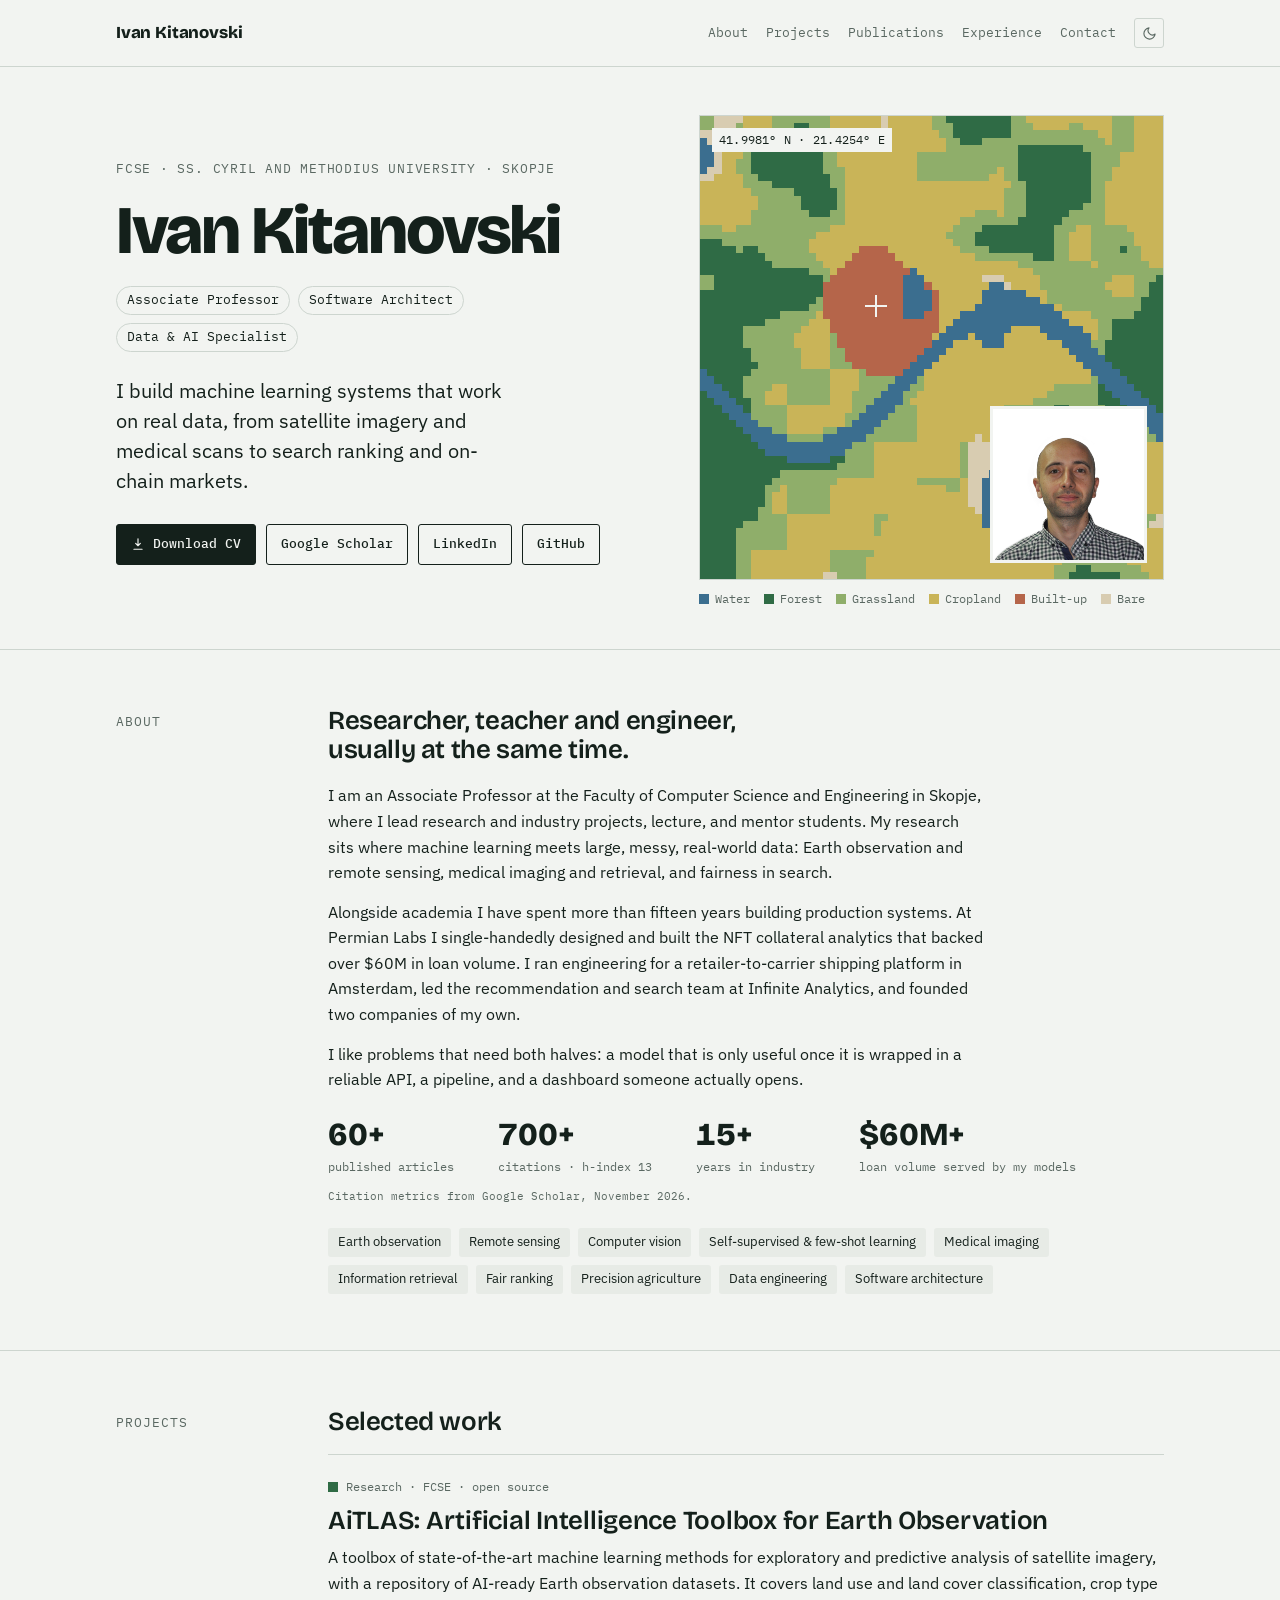
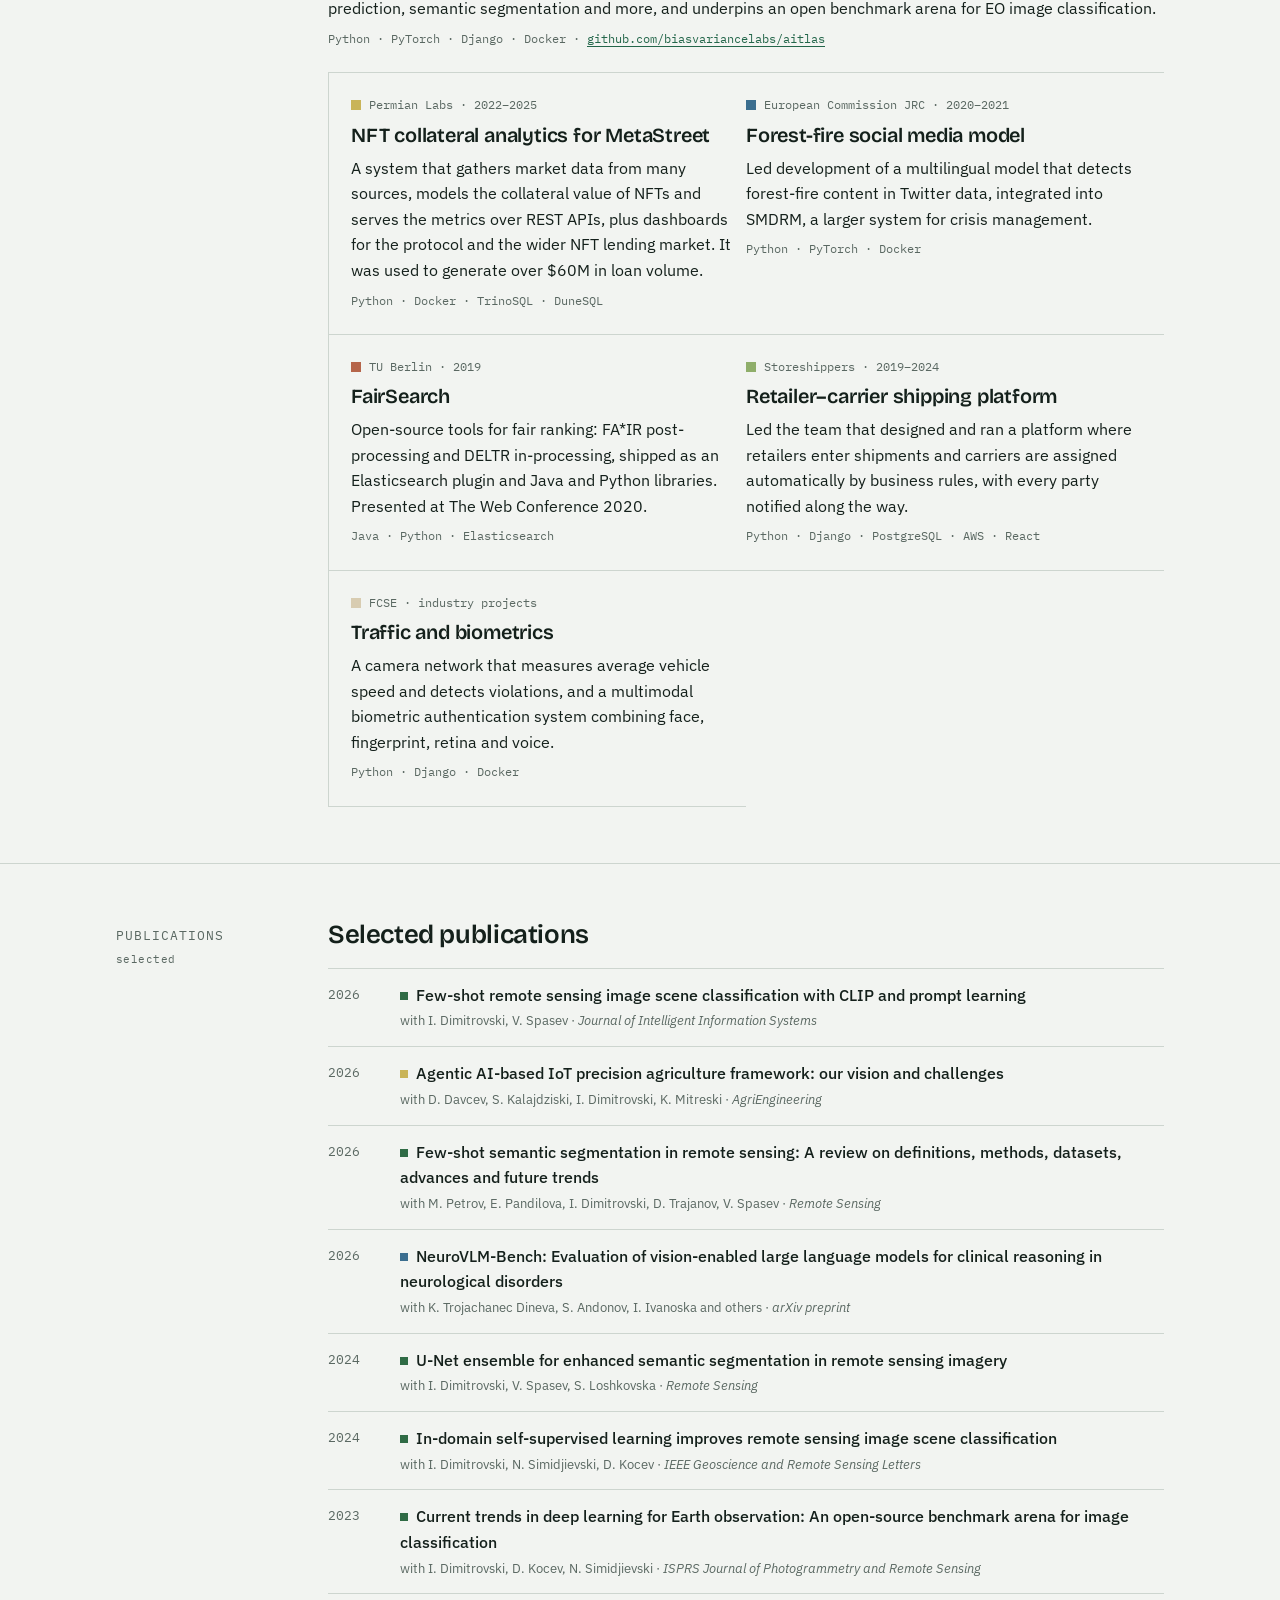
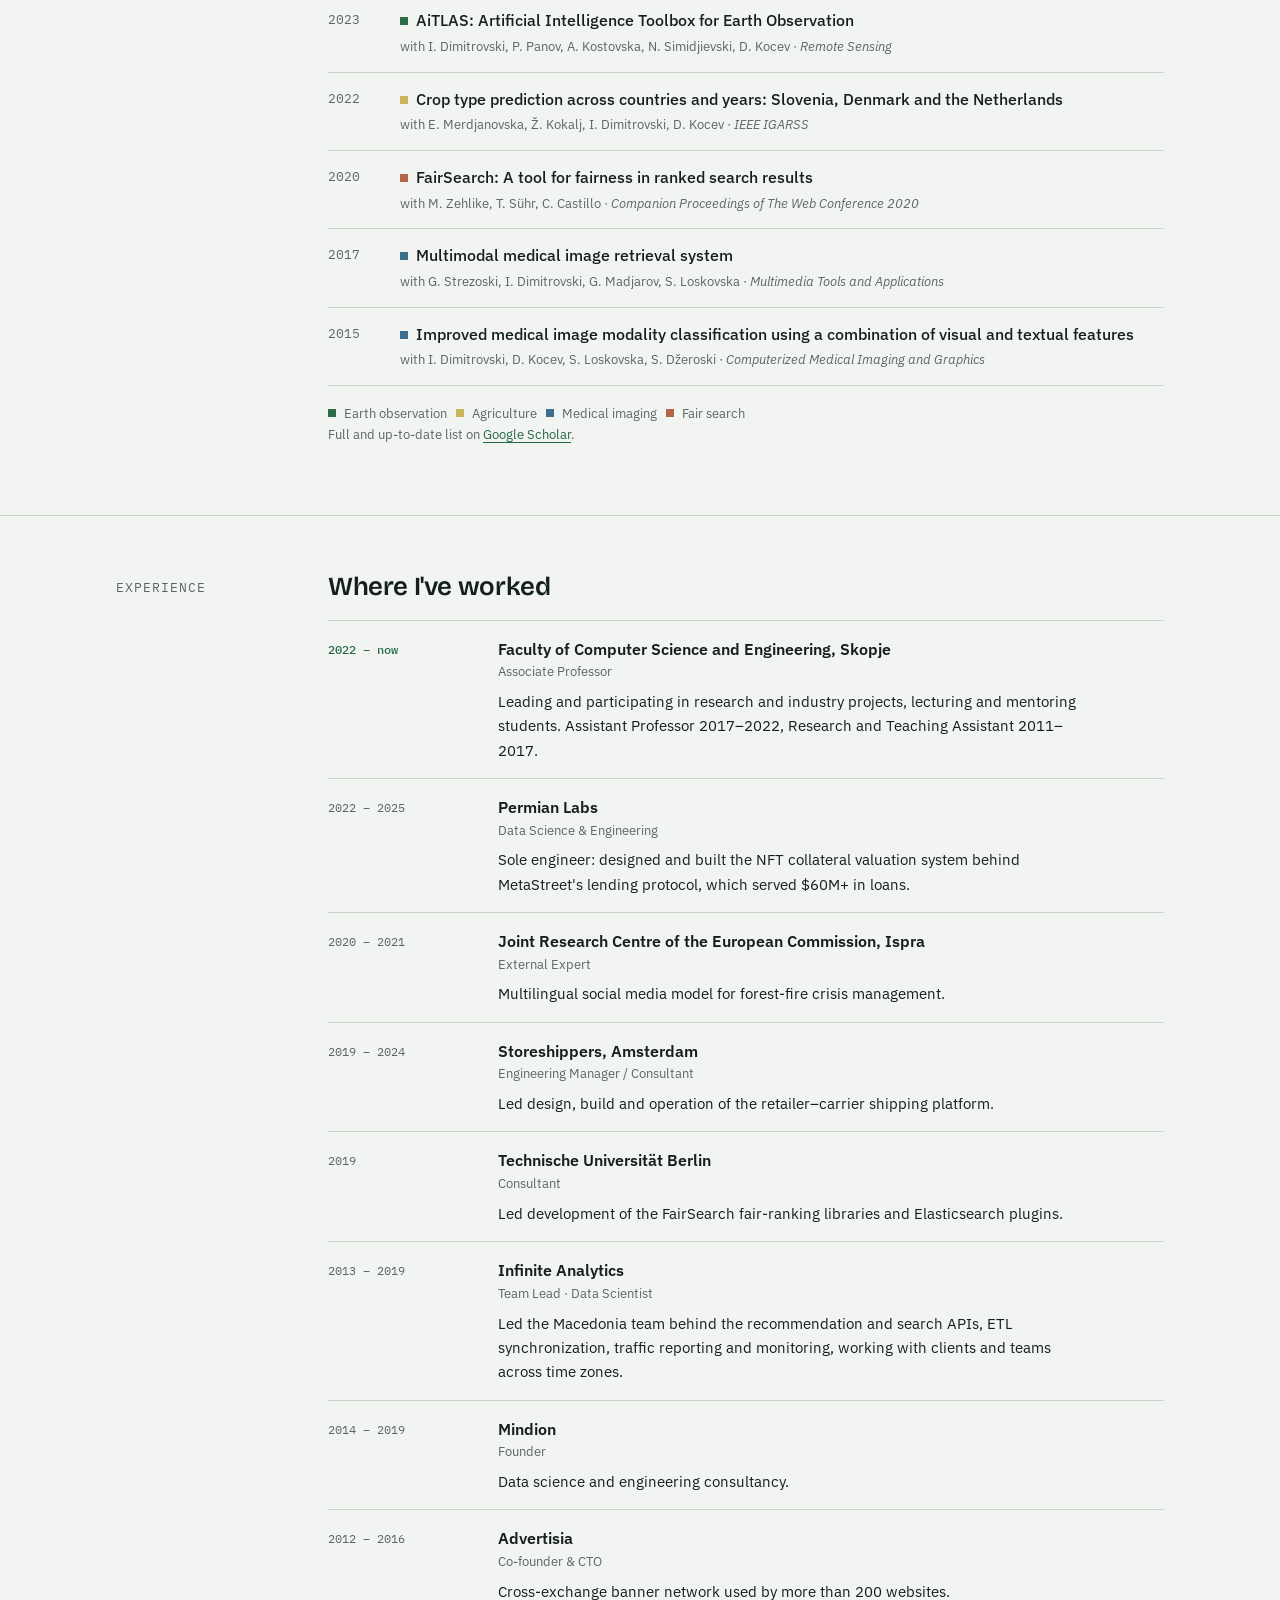
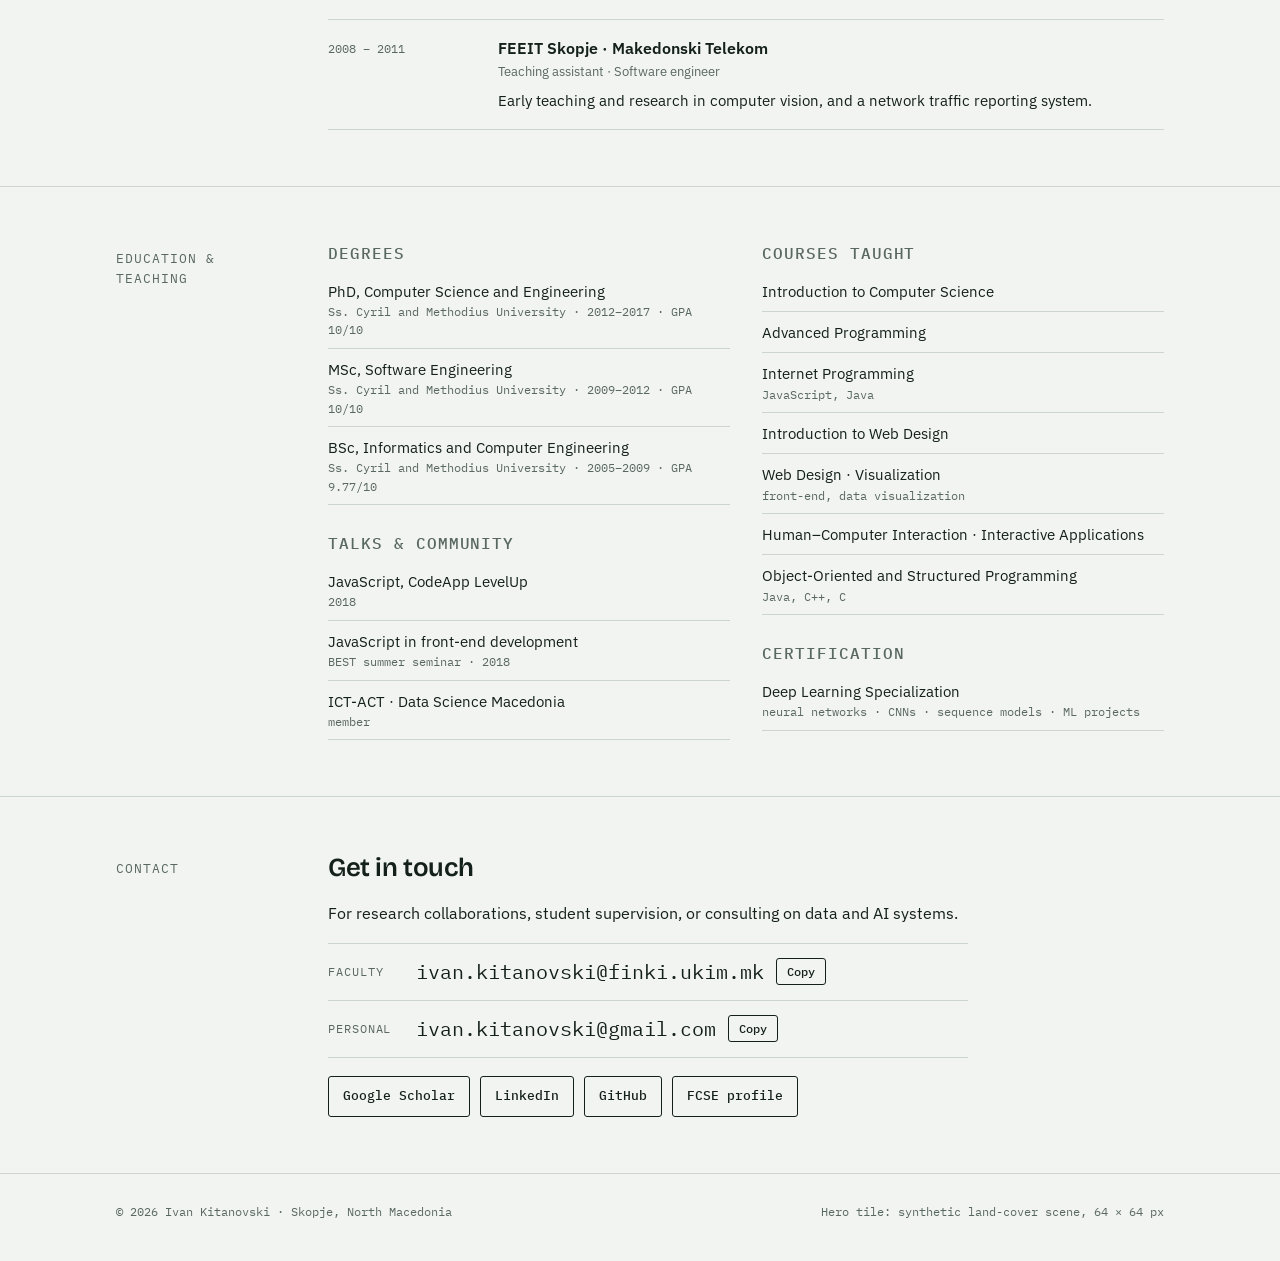
==== commit 033e9422: "Add courses to Courses taught list Add Introduction to Computer Science, Advanced Programming and In" ====
--- a/index.html
+++ b/index.html
@@ -265,7 +265,10 @@
           <div class="block">
             <h3>Courses taught</h3>
             <ul>
+              <li>Introduction to Computer Science</li>
+              <li>Advanced Programming</li>
               <li>Internet Programming<small>JavaScript, Java</small></li>
+              <li>Introduction to Web Design</li>
               <li>Web Design · Visualization<small>front-end, data visualization</small></li>
               <li>Human–Computer Interaction · Interactive Applications</li>
               <li>Object-Oriented and Structured Programming<small>Java, C++, C</small></li>
